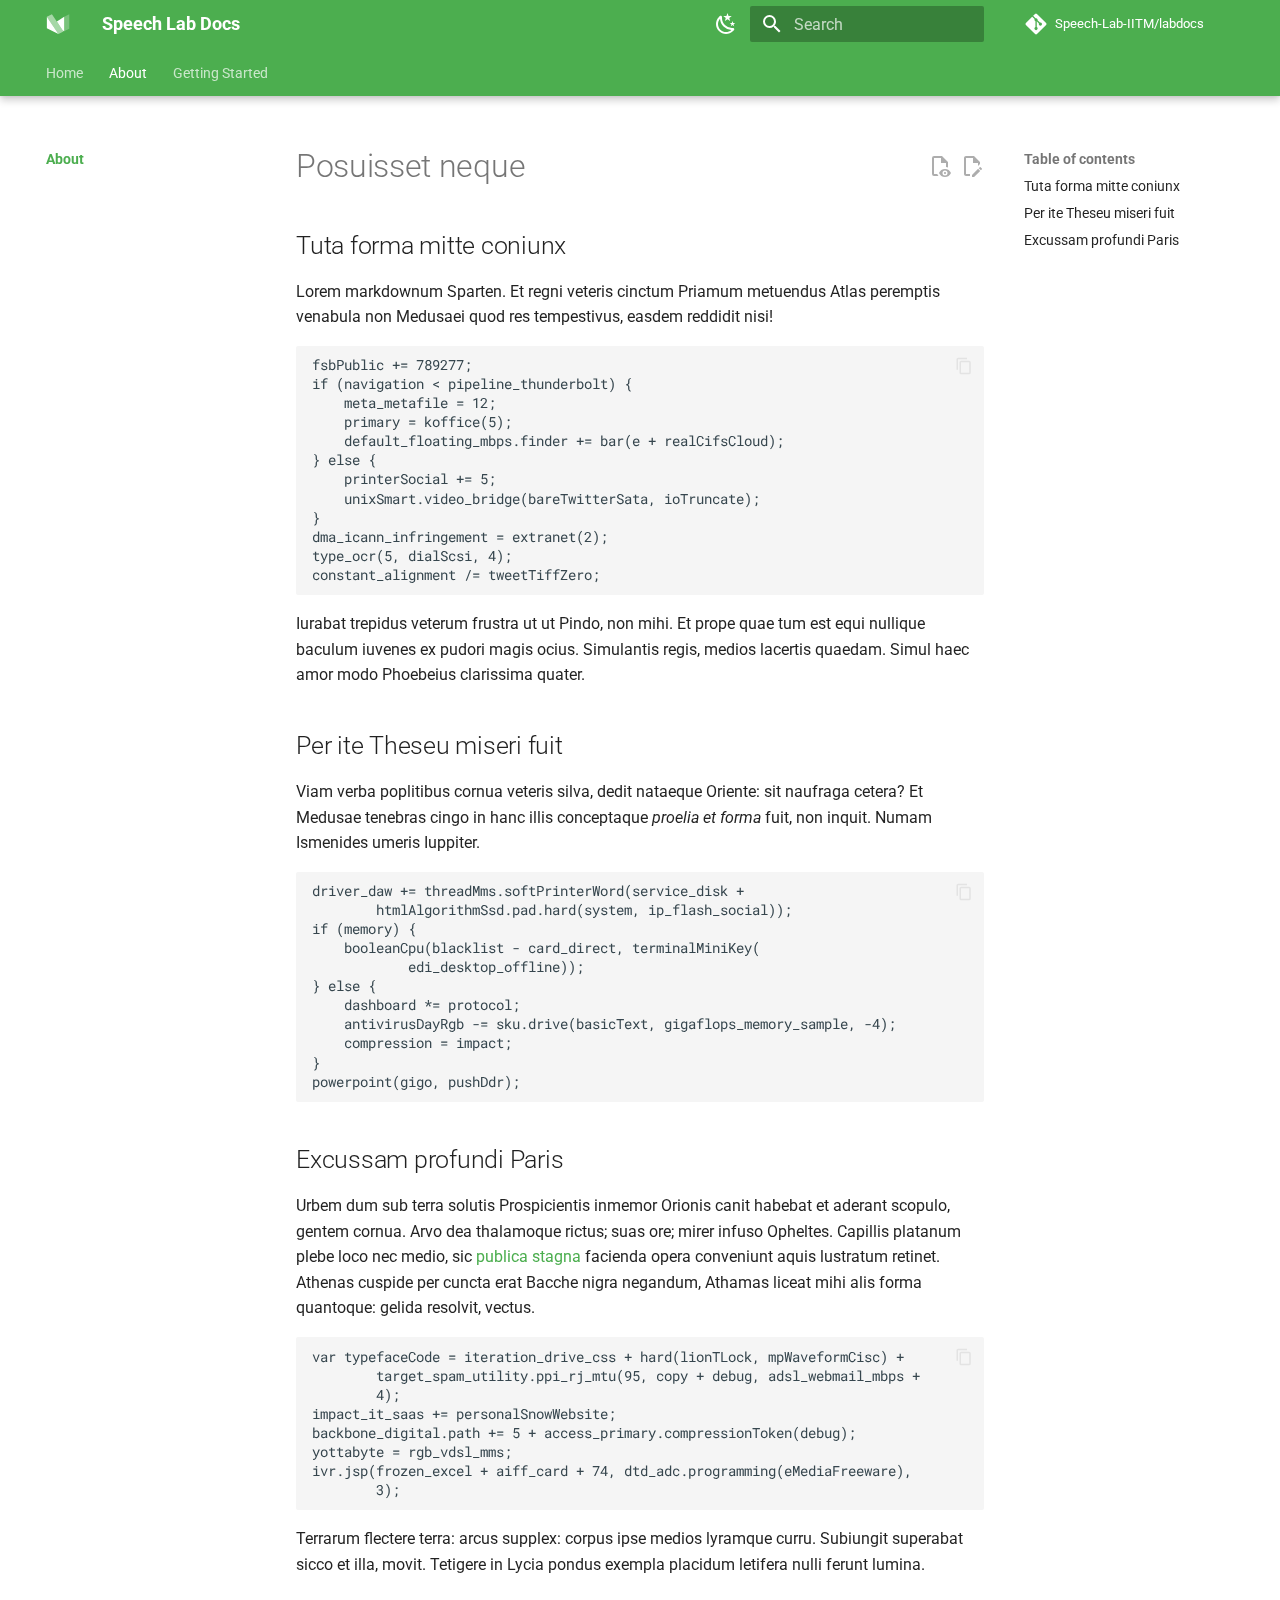
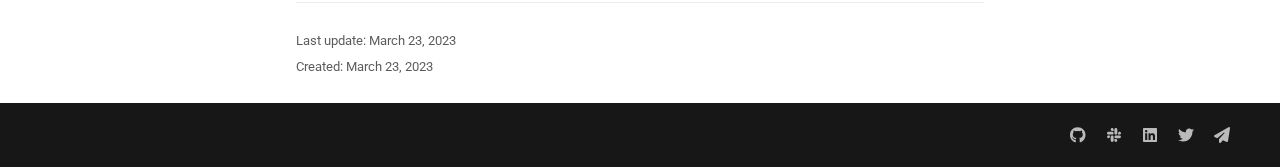
==== about/index.html @ 72ff23b4 "Deployed 92f2e3a with MkDocs version: 1.4.2" ====
<!doctype html><html lang=en class=no-js> <head><meta charset=utf-8><meta name=viewport content="width=device-width,initial-scale=1"><link rel=prev href=..><link href=../getting-started/ rel=next><link rel=icon href=../assets/favicon.png><meta name=generator content="mkdocs-1.4.2, mkdocs-material-9.1.3"><title>About - Speech Lab Docs</title><link rel=stylesheet href=../assets/stylesheets/main.c4a75a56.min.css><link rel=stylesheet href=../assets/stylesheets/palette.a0c5b2b5.min.css><link rel=preconnect href=https://fonts.gstatic.com crossorigin><link rel=stylesheet href="https://fonts.googleapis.com/css?family=Roboto:300,300i,400,400i,700,700i%7CRoboto+Mono:400,400i,700,700i&display=fallback"><style>:root{--md-text-font:"Roboto";--md-code-font:"Roboto Mono"}</style><script>__md_scope=new URL("..",location),__md_hash=e=>[...e].reduce((e,_)=>(e<<5)-e+_.charCodeAt(0),0),__md_get=(e,_=localStorage,t=__md_scope)=>JSON.parse(_.getItem(t.pathname+"."+e)),__md_set=(e,_,t=localStorage,a=__md_scope)=>{try{t.setItem(a.pathname+"."+e,JSON.stringify(_))}catch(e){}}</script><script>"undefined"!=typeof __md_analytics&&__md_analytics()</script></head> <body dir=ltr data-md-color-scheme=default data-md-color-primary=green data-md-color-accent=indigo> <script>var palette=__md_get("__palette");if(palette&&"object"==typeof palette.color)for(var key of Object.keys(palette.color))document.body.setAttribute("data-md-color-"+key,palette.color[key])</script> <input class=md-toggle data-md-toggle=drawer type=checkbox id=__drawer autocomplete=off> <input class=md-toggle data-md-toggle=search type=checkbox id=__search autocomplete=off> <label class=md-overlay for=__drawer></label> <div data-md-component=skip> <a href=#posuisset-neque class=md-skip> Skip to content </a> </div> <div data-md-component=announce> </div> <header class="md-header md-header--shadow md-header--lifted" data-md-component=header> <nav class="md-header__inner md-grid" aria-label=Header> <a href=.. title="Speech Lab Docs" class="md-header__button md-logo" aria-label="Speech Lab Docs" data-md-component=logo> <svg xmlns=http://www.w3.org/2000/svg viewbox="0 0 89 89"> <path d=M3.136,17.387l0,42.932l42.932,21.467l-42.932,-64.399Z /> <path d=M21.91,8l42.933,64.398l-18.775,9.388l-42.932,-64.399l18.774,-9.387Z style="fill-opacity: 0.5"/> <path d=M67.535,17.387l-27.262,18.156l21.878,32.818l5.384,2.691l0,-53.665Z /> <path d=M67.535,17.387l0,53.666l18.774,-9.388l0,-53.665l-18.774,9.387Z style="fill-opacity: 0.25"/> </svg> </a> <label class="md-header__button md-icon" for=__drawer> <svg xmlns=http://www.w3.org/2000/svg viewbox="0 0 24 24"><path d="M3 6h18v2H3V6m0 5h18v2H3v-2m0 5h18v2H3v-2Z"/></svg> </label> <div class=md-header__title data-md-component=header-title> <div class=md-header__ellipsis> <div class=md-header__topic> <span class=md-ellipsis> Speech Lab Docs </span> </div> <div class=md-header__topic data-md-component=header-topic> <span class=md-ellipsis> About </span> </div> </div> </div> <form class=md-header__option data-md-component=palette> <input class=md-option data-md-color-media data-md-color-scheme=default data-md-color-primary=green data-md-color-accent=indigo aria-label="Switch to dark mode" type=radio name=__palette id=__palette_1> <label class="md-header__button md-icon" title="Switch to dark mode" for=__palette_2 hidden> <svg xmlns=http://www.w3.org/2000/svg viewbox="0 0 24 24"><path d="m17.75 4.09-2.53 1.94.91 3.06-2.63-1.81-2.63 1.81.91-3.06-2.53-1.94L12.44 4l1.06-3 1.06 3 3.19.09m3.5 6.91-1.64 1.25.59 1.98-1.7-1.17-1.7 1.17.59-1.98L15.75 11l2.06-.05L18.5 9l.69 1.95 2.06.05m-2.28 4.95c.83-.08 1.72 1.1 1.19 1.85-.32.45-.66.87-1.08 1.27C15.17 23 8.84 23 4.94 19.07c-3.91-3.9-3.91-10.24 0-14.14.4-.4.82-.76 1.27-1.08.75-.53 1.93.36 1.85 1.19-.27 2.86.69 5.83 2.89 8.02a9.96 9.96 0 0 0 8.02 2.89m-1.64 2.02a12.08 12.08 0 0 1-7.8-3.47c-2.17-2.19-3.33-5-3.49-7.82-2.81 3.14-2.7 7.96.31 10.98 3.02 3.01 7.84 3.12 10.98.31Z"/></svg> </label> <input class=md-option data-md-color-media data-md-color-scheme=slate data-md-color-primary=indigo data-md-color-accent=indigo aria-label="Switch to light mode" type=radio name=__palette id=__palette_2> <label class="md-header__button md-icon" title="Switch to light mode" for=__palette_1 hidden> <svg xmlns=http://www.w3.org/2000/svg viewbox="0 0 24 24"><path d="M12 8a4 4 0 0 0-4 4 4 4 0 0 0 4 4 4 4 0 0 0 4-4 4 4 0 0 0-4-4m0 10a6 6 0 0 1-6-6 6 6 0 0 1 6-6 6 6 0 0 1 6 6 6 6 0 0 1-6 6m8-9.31V4h-4.69L12 .69 8.69 4H4v4.69L.69 12 4 15.31V20h4.69L12 23.31 15.31 20H20v-4.69L23.31 12 20 8.69Z"/></svg> </label> </form> <label class="md-header__button md-icon" for=__search> <svg xmlns=http://www.w3.org/2000/svg viewbox="0 0 24 24"><path d="M9.5 3A6.5 6.5 0 0 1 16 9.5c0 1.61-.59 3.09-1.56 4.23l.27.27h.79l5 5-1.5 1.5-5-5v-.79l-.27-.27A6.516 6.516 0 0 1 9.5 16 6.5 6.5 0 0 1 3 9.5 6.5 6.5 0 0 1 9.5 3m0 2C7 5 5 7 5 9.5S7 14 9.5 14 14 12 14 9.5 12 5 9.5 5Z"/></svg> </label> <div class=md-search data-md-component=search role=dialog> <label class=md-search__overlay for=__search></label> <div class=md-search__inner role=search> <form class=md-search__form name=search> <input type=text class=md-search__input name=query aria-label=Search placeholder=Search autocapitalize=off autocorrect=off autocomplete=off spellcheck=false data-md-component=search-query required> <label class="md-search__icon md-icon" for=__search> <svg xmlns=http://www.w3.org/2000/svg viewbox="0 0 24 24"><path d="M9.5 3A6.5 6.5 0 0 1 16 9.5c0 1.61-.59 3.09-1.56 4.23l.27.27h.79l5 5-1.5 1.5-5-5v-.79l-.27-.27A6.516 6.516 0 0 1 9.5 16 6.5 6.5 0 0 1 3 9.5 6.5 6.5 0 0 1 9.5 3m0 2C7 5 5 7 5 9.5S7 14 9.5 14 14 12 14 9.5 12 5 9.5 5Z"/></svg> <svg xmlns=http://www.w3.org/2000/svg viewbox="0 0 24 24"><path d="M20 11v2H8l5.5 5.5-1.42 1.42L4.16 12l7.92-7.92L13.5 5.5 8 11h12Z"/></svg> </label> <nav class=md-search__options aria-label=Search> <a href=javascript:void(0) class="md-search__icon md-icon" title=Share aria-label=Share data-clipboard data-clipboard-text data-md-component=search-share tabindex=-1> <svg xmlns=http://www.w3.org/2000/svg viewbox="0 0 24 24"><path d="M18 16.08c-.76 0-1.44.3-1.96.77L8.91 12.7c.05-.23.09-.46.09-.7 0-.24-.04-.47-.09-.7l7.05-4.11c.54.5 1.25.81 2.04.81a3 3 0 0 0 3-3 3 3 0 0 0-3-3 3 3 0 0 0-3 3c0 .24.04.47.09.7L8.04 9.81C7.5 9.31 6.79 9 6 9a3 3 0 0 0-3 3 3 3 0 0 0 3 3c.79 0 1.5-.31 2.04-.81l7.12 4.15c-.05.21-.08.43-.08.66 0 1.61 1.31 2.91 2.92 2.91 1.61 0 2.92-1.3 2.92-2.91A2.92 2.92 0 0 0 18 16.08Z"/></svg> </a> <button type=reset class="md-search__icon md-icon" title=Clear aria-label=Clear tabindex=-1> <svg xmlns=http://www.w3.org/2000/svg viewbox="0 0 24 24"><path d="M19 6.41 17.59 5 12 10.59 6.41 5 5 6.41 10.59 12 5 17.59 6.41 19 12 13.41 17.59 19 19 17.59 13.41 12 19 6.41Z"/></svg> </button> </nav> <div class=md-search__suggest data-md-component=search-suggest></div> </form> <div class=md-search__output> <div class=md-search__scrollwrap data-md-scrollfix> <div class=md-search-result data-md-component=search-result> <div class=md-search-result__meta> Initializing search </div> <ol class=md-search-result__list role=presentation></ol> </div> </div> </div> </div> </div> <div class=md-header__source> <a href=https://github.com/Speech-Lab-IITM/labdocs title="Go to repository" class=md-source data-md-component=source> <div class="md-source__icon md-icon"> <svg xmlns=http://www.w3.org/2000/svg viewbox="0 0 448 512"><!-- Font Awesome Free 6.3.0 by @fontawesome - https://fontawesome.com License - https://fontawesome.com/license/free (Icons: CC BY 4.0, Fonts: SIL OFL 1.1, Code: MIT License) Copyright 2023 Fonticons, Inc.--><path d="M439.55 236.05 244 40.45a28.87 28.87 0 0 0-40.81 0l-40.66 40.63 51.52 51.52c27.06-9.14 52.68 16.77 43.39 43.68l49.66 49.66c34.23-11.8 61.18 31 35.47 56.69-26.49 26.49-70.21-2.87-56-37.34L240.22 199v121.85c25.3 12.54 22.26 41.85 9.08 55a34.34 34.34 0 0 1-48.55 0c-17.57-17.6-11.07-46.91 11.25-56v-123c-20.8-8.51-24.6-30.74-18.64-45L142.57 101 8.45 235.14a28.86 28.86 0 0 0 0 40.81l195.61 195.6a28.86 28.86 0 0 0 40.8 0l194.69-194.69a28.86 28.86 0 0 0 0-40.81z"/></svg> </div> <div class=md-source__repository> Speech-Lab-IITM/labdocs </div> </a> </div> </nav> <nav class=md-tabs aria-label=Tabs data-md-component=tabs> <div class=md-grid> <ul class=md-tabs__list> <li class=md-tabs__item> <a href=.. class=md-tabs__link> Home </a> </li> <li class=md-tabs__item> <a href=./ class="md-tabs__link md-tabs__link--active"> About </a> </li> <li class=md-tabs__item> <a href=../getting-started/ class=md-tabs__link> Getting Started </a> </li> </ul> </div> </nav> </header> <div class=md-container data-md-component=container> <main class=md-main data-md-component=main> <div class="md-main__inner md-grid"> <div class="md-sidebar md-sidebar--primary" data-md-component=sidebar data-md-type=navigation> <div class=md-sidebar__scrollwrap> <div class=md-sidebar__inner> <nav class="md-nav md-nav--primary md-nav--lifted" aria-label=Navigation data-md-level=0> <label class=md-nav__title for=__drawer> <a href=.. title="Speech Lab Docs" class="md-nav__button md-logo" aria-label="Speech Lab Docs" data-md-component=logo> <svg xmlns=http://www.w3.org/2000/svg viewbox="0 0 89 89"> <path d=M3.136,17.387l0,42.932l42.932,21.467l-42.932,-64.399Z /> <path d=M21.91,8l42.933,64.398l-18.775,9.388l-42.932,-64.399l18.774,-9.387Z style="fill-opacity: 0.5"/> <path d=M67.535,17.387l-27.262,18.156l21.878,32.818l5.384,2.691l0,-53.665Z /> <path d=M67.535,17.387l0,53.666l18.774,-9.388l0,-53.665l-18.774,9.387Z style="fill-opacity: 0.25"/> </svg> </a> Speech Lab Docs </label> <div class=md-nav__source> <a href=https://github.com/Speech-Lab-IITM/labdocs title="Go to repository" class=md-source data-md-component=source> <div class="md-source__icon md-icon"> <svg xmlns=http://www.w3.org/2000/svg viewbox="0 0 448 512"><!-- Font Awesome Free 6.3.0 by @fontawesome - https://fontawesome.com License - https://fontawesome.com/license/free (Icons: CC BY 4.0, Fonts: SIL OFL 1.1, Code: MIT License) Copyright 2023 Fonticons, Inc.--><path d="M439.55 236.05 244 40.45a28.87 28.87 0 0 0-40.81 0l-40.66 40.63 51.52 51.52c27.06-9.14 52.68 16.77 43.39 43.68l49.66 49.66c34.23-11.8 61.18 31 35.47 56.69-26.49 26.49-70.21-2.87-56-37.34L240.22 199v121.85c25.3 12.54 22.26 41.85 9.08 55a34.34 34.34 0 0 1-48.55 0c-17.57-17.6-11.07-46.91 11.25-56v-123c-20.8-8.51-24.6-30.74-18.64-45L142.57 101 8.45 235.14a28.86 28.86 0 0 0 0 40.81l195.61 195.6a28.86 28.86 0 0 0 40.8 0l194.69-194.69a28.86 28.86 0 0 0 0-40.81z"/></svg> </div> <div class=md-source__repository> Speech-Lab-IITM/labdocs </div> </a> </div> <ul class=md-nav__list data-md-scrollfix> <li class=md-nav__item> <a href=.. class=md-nav__link> Home </a> </li> <li class="md-nav__item md-nav__item--active"> <input class="md-nav__toggle md-toggle" type=checkbox id=__toc> <label class="md-nav__link md-nav__link--active" for=__toc> About <span class="md-nav__icon md-icon"></span> </label> <a href=./ class="md-nav__link md-nav__link--active"> About </a> <nav class="md-nav md-nav--secondary" aria-label="Table of contents"> <label class=md-nav__title for=__toc> <span class="md-nav__icon md-icon"></span> Table of contents </label> <ul class=md-nav__list data-md-component=toc data-md-scrollfix> <li class=md-nav__item> <a href=#tuta-forma-mitte-coniunx class=md-nav__link> Tuta forma mitte coniunx </a> </li> <li class=md-nav__item> <a href=#per-ite-theseu-miseri-fuit class=md-nav__link> Per ite Theseu miseri fuit </a> </li> <li class=md-nav__item> <a href=#excussam-profundi-paris class=md-nav__link> Excussam profundi Paris </a> </li> </ul> </nav> </li> <li class=md-nav__item> <a href=../getting-started/ class=md-nav__link> Getting Started </a> </li> </ul> </nav> </div> </div> </div> <div class="md-sidebar md-sidebar--secondary" data-md-component=sidebar data-md-type=toc> <div class=md-sidebar__scrollwrap> <div class=md-sidebar__inner> <nav class="md-nav md-nav--secondary" aria-label="Table of contents"> <label class=md-nav__title for=__toc> <span class="md-nav__icon md-icon"></span> Table of contents </label> <ul class=md-nav__list data-md-component=toc data-md-scrollfix> <li class=md-nav__item> <a href=#tuta-forma-mitte-coniunx class=md-nav__link> Tuta forma mitte coniunx </a> </li> <li class=md-nav__item> <a href=#per-ite-theseu-miseri-fuit class=md-nav__link> Per ite Theseu miseri fuit </a> </li> <li class=md-nav__item> <a href=#excussam-profundi-paris class=md-nav__link> Excussam profundi Paris </a> </li> </ul> </nav> </div> </div> </div> <div class=md-content data-md-component=content> <article class="md-content__inner md-typeset"> <a href=https://github.com/Speech-Lab-IITM/labdocs/edit/master/docs/about.md title="Edit this page" class="md-content__button md-icon"> <svg xmlns=http://www.w3.org/2000/svg viewbox="0 0 24 24"><path d="M10 20H6V4h7v5h5v3.1l2-2V8l-6-6H6c-1.1 0-2 .9-2 2v16c0 1.1.9 2 2 2h4v-2m10.2-7c.1 0 .3.1.4.2l1.3 1.3c.2.2.2.6 0 .8l-1 1-2.1-2.1 1-1c.1-.1.2-.2.4-.2m0 3.9L14.1 23H12v-2.1l6.1-6.1 2.1 2.1Z"/></svg> </a> <a href=https://github.com/Speech-Lab-IITM/labdocs/raw/master/docs/about.md title="View source of this page" class="md-content__button md-icon"> <svg xmlns=http://www.w3.org/2000/svg viewbox="0 0 24 24"><path d="M17 18c.56 0 1 .44 1 1s-.44 1-1 1-1-.44-1-1 .44-1 1-1m0-3c-2.73 0-5.06 1.66-6 4 .94 2.34 3.27 4 6 4s5.06-1.66 6-4c-.94-2.34-3.27-4-6-4m0 6.5a2.5 2.5 0 0 1-2.5-2.5 2.5 2.5 0 0 1 2.5-2.5 2.5 2.5 0 0 1 2.5 2.5 2.5 2.5 0 0 1-2.5 2.5M9.27 20H6V4h7v5h5v4.07c.7.08 1.36.25 2 .49V8l-6-6H6a2 2 0 0 0-2 2v16a2 2 0 0 0 2 2h4.5a8.15 8.15 0 0 1-1.23-2Z"/></svg> </a> <h1 id=posuisset-neque>Posuisset neque<a class=headerlink href=#posuisset-neque title="Permanent link">&para;</a></h1> <h2 id=tuta-forma-mitte-coniunx>Tuta forma mitte coniunx<a class=headerlink href=#tuta-forma-mitte-coniunx title="Permanent link">&para;</a></h2> <p>Lorem markdownum Sparten. Et regni veteris cinctum Priamum metuendus Atlas peremptis venabula non Medusaei quod res tempestivus, easdem reddidit nisi!</p> <div class="language-text highlight"><pre><span></span><code>fsbPublic += 789277;
if (navigation &lt; pipeline_thunderbolt) {
    meta_metafile = 12;
    primary = koffice(5);
    default_floating_mbps.finder += bar(e + realCifsCloud);
} else {
    printerSocial += 5;
    unixSmart.video_bridge(bareTwitterSata, ioTruncate);
}
dma_icann_infringement = extranet(2);
type_ocr(5, dialScsi, 4);
constant_alignment /= tweetTiffZero;
</code></pre></div> <p>Iurabat trepidus veterum frustra ut ut Pindo, non mihi. Et prope quae tum est equi nullique baculum iuvenes ex pudori magis ocius. Simulantis regis, medios lacertis quaedam. Simul haec amor modo Phoebeius clarissima quater.</p> <h2 id=per-ite-theseu-miseri-fuit>Per ite Theseu miseri fuit<a class=headerlink href=#per-ite-theseu-miseri-fuit title="Permanent link">&para;</a></h2> <p>Viam verba poplitibus cornua veteris silva, dedit nataeque Oriente: sit naufraga cetera? Et Medusae tenebras cingo in hanc illis conceptaque <em>proelia et forma</em> fuit, non inquit. Numam Ismenides umeris Iuppiter.</p> <div class="language-text highlight"><pre><span></span><code>driver_daw += threadMms.softPrinterWord(service_disk +
        htmlAlgorithmSsd.pad.hard(system, ip_flash_social));
if (memory) {
    booleanCpu(blacklist - card_direct, terminalMiniKey(
            edi_desktop_offline));
} else {
    dashboard *= protocol;
    antivirusDayRgb -= sku.drive(basicText, gigaflops_memory_sample, -4);
    compression = impact;
}
powerpoint(gigo, pushDdr);
</code></pre></div> <h2 id=excussam-profundi-paris>Excussam profundi Paris<a class=headerlink href=#excussam-profundi-paris title="Permanent link">&para;</a></h2> <p>Urbem dum sub terra solutis Prospicientis inmemor Orionis canit habebat et aderant scopulo, gentem cornua. Arvo dea thalamoque rictus; suas ore; mirer infuso Opheltes. Capillis platanum plebe loco nec medio, sic <a href=http://www.cum-et.com/vastoponit.aspx>publica stagna</a> facienda opera conveniunt aquis lustratum retinet. Athenas cuspide per cuncta erat Bacche nigra negandum, Athamas liceat mihi alis forma quantoque: gelida resolvit, vectus.</p> <div class="language-text highlight"><pre><span></span><code>var typefaceCode = iteration_drive_css + hard(lionTLock, mpWaveformCisc) +
        target_spam_utility.ppi_rj_mtu(95, copy + debug, adsl_webmail_mbps +
        4);
impact_it_saas += personalSnowWebsite;
backbone_digital.path += 5 + access_primary.compressionToken(debug);
yottabyte = rgb_vdsl_mms;
ivr.jsp(frozen_excel + aiff_card + 74, dtd_adc.programming(eMediaFreeware),
        3);
</code></pre></div> <p>Terrarum flectere terra: arcus supplex: corpus ipse medios lyramque curru. Subiungit superabat sicco et illa, movit. Tetigere in Lycia pondus exempla placidum letifera nulli ferunt lumina.</p> <hr> <div class=md-source-file> <small> Last update: <span class="git-revision-date-localized-plugin git-revision-date-localized-plugin-date">March 23, 2023</span> <br> Created: <span class="git-revision-date-localized-plugin git-revision-date-localized-plugin-date">March 23, 2023</span> </small> </div> </article> </div> </div> <button type=button class="md-top md-icon" data-md-component=top hidden> <svg xmlns=http://www.w3.org/2000/svg viewbox="0 0 24 24"><path d="M13 20h-2V8l-5.5 5.5-1.42-1.42L12 4.16l7.92 7.92-1.42 1.42L13 8v12Z"/></svg> Back to top </button> </main> <footer class=md-footer> <div class="md-footer-meta md-typeset"> <div class="md-footer-meta__inner md-grid"> <div class=md-copyright> </div> <div class=md-social> <a href=https://github.com/Speech-Lab-IITM target=_blank rel=noopener title=github.com class=md-social__link> <svg xmlns=http://www.w3.org/2000/svg viewbox="0 0 496 512"><!-- Font Awesome Free 6.3.0 by @fontawesome - https://fontawesome.com License - https://fontawesome.com/license/free (Icons: CC BY 4.0, Fonts: SIL OFL 1.1, Code: MIT License) Copyright 2023 Fonticons, Inc.--><path d="M165.9 397.4c0 2-2.3 3.6-5.2 3.6-3.3.3-5.6-1.3-5.6-3.6 0-2 2.3-3.6 5.2-3.6 3-.3 5.6 1.3 5.6 3.6zm-31.1-4.5c-.7 2 1.3 4.3 4.3 4.9 2.6 1 5.6 0 6.2-2s-1.3-4.3-4.3-5.2c-2.6-.7-5.5.3-6.2 2.3zm44.2-1.7c-2.9.7-4.9 2.6-4.6 4.9.3 2 2.9 3.3 5.9 2.6 2.9-.7 4.9-2.6 4.6-4.6-.3-1.9-3-3.2-5.9-2.9zM244.8 8C106.1 8 0 113.3 0 252c0 110.9 69.8 205.8 169.5 239.2 12.8 2.3 17.3-5.6 17.3-12.1 0-6.2-.3-40.4-.3-61.4 0 0-70 15-84.7-29.8 0 0-11.4-29.1-27.8-36.6 0 0-22.9-15.7 1.6-15.4 0 0 24.9 2 38.6 25.8 21.9 38.6 58.6 27.5 72.9 20.9 2.3-16 8.8-27.1 16-33.7-55.9-6.2-112.3-14.3-112.3-110.5 0-27.5 7.6-41.3 23.6-58.9-2.6-6.5-11.1-33.3 2.6-67.9 20.9-6.5 69 27 69 27 20-5.6 41.5-8.5 62.8-8.5s42.8 2.9 62.8 8.5c0 0 48.1-33.6 69-27 13.7 34.7 5.2 61.4 2.6 67.9 16 17.7 25.8 31.5 25.8 58.9 0 96.5-58.9 104.2-114.8 110.5 9.2 7.9 17 22.9 17 46.4 0 33.7-.3 75.4-.3 83.6 0 6.5 4.6 14.4 17.3 12.1C428.2 457.8 496 362.9 496 252 496 113.3 383.5 8 244.8 8zM97.2 352.9c-1.3 1-1 3.3.7 5.2 1.6 1.6 3.9 2.3 5.2 1 1.3-1 1-3.3-.7-5.2-1.6-1.6-3.9-2.3-5.2-1zm-10.8-8.1c-.7 1.3.3 2.9 2.3 3.9 1.6 1 3.6.7 4.3-.7.7-1.3-.3-2.9-2.3-3.9-2-.6-3.6-.3-4.3.7zm32.4 35.6c-1.6 1.3-1 4.3 1.3 6.2 2.3 2.3 5.2 2.6 6.5 1 1.3-1.3.7-4.3-1.3-6.2-2.2-2.3-5.2-2.6-6.5-1zm-11.4-14.7c-1.6 1-1.6 3.6 0 5.9 1.6 2.3 4.3 3.3 5.6 2.3 1.6-1.3 1.6-3.9 0-6.2-1.4-2.3-4-3.3-5.6-2z"/></svg> </a> <a href=https://speech-lab-iitm.slack.com target=_blank rel=noopener title=speech-lab-iitm.slack.com class=md-social__link> <svg xmlns=http://www.w3.org/2000/svg viewbox="0 0 448 512"><!-- Font Awesome Free 6.3.0 by @fontawesome - https://fontawesome.com License - https://fontawesome.com/license/free (Icons: CC BY 4.0, Fonts: SIL OFL 1.1, Code: MIT License) Copyright 2023 Fonticons, Inc.--><path d="M94.12 315.1c0 25.9-21.16 47.06-47.06 47.06S0 341 0 315.1c0-25.9 21.16-47.06 47.06-47.06h47.06v47.06zm23.72 0c0-25.9 21.16-47.06 47.06-47.06s47.06 21.16 47.06 47.06v117.84c0 25.9-21.16 47.06-47.06 47.06s-47.06-21.16-47.06-47.06V315.1zm47.06-188.98c-25.9 0-47.06-21.16-47.06-47.06S139 32 164.9 32s47.06 21.16 47.06 47.06v47.06H164.9zm0 23.72c25.9 0 47.06 21.16 47.06 47.06s-21.16 47.06-47.06 47.06H47.06C21.16 243.96 0 222.8 0 196.9s21.16-47.06 47.06-47.06H164.9zm188.98 47.06c0-25.9 21.16-47.06 47.06-47.06 25.9 0 47.06 21.16 47.06 47.06s-21.16 47.06-47.06 47.06h-47.06V196.9zm-23.72 0c0 25.9-21.16 47.06-47.06 47.06-25.9 0-47.06-21.16-47.06-47.06V79.06c0-25.9 21.16-47.06 47.06-47.06 25.9 0 47.06 21.16 47.06 47.06V196.9zM283.1 385.88c25.9 0 47.06 21.16 47.06 47.06 0 25.9-21.16 47.06-47.06 47.06-25.9 0-47.06-21.16-47.06-47.06v-47.06h47.06zm0-23.72c-25.9 0-47.06-21.16-47.06-47.06 0-25.9 21.16-47.06 47.06-47.06h117.84c25.9 0 47.06 21.16 47.06 47.06 0 25.9-21.16 47.06-47.06 47.06H283.1z"/></svg> </a> <a href=https://www.linkedin.com/company/speech-lab-iitm/ target=_blank rel=noopener title=www.linkedin.com class=md-social__link> <svg xmlns=http://www.w3.org/2000/svg viewbox="0 0 448 512"><!-- Font Awesome Free 6.3.0 by @fontawesome - https://fontawesome.com License - https://fontawesome.com/license/free (Icons: CC BY 4.0, Fonts: SIL OFL 1.1, Code: MIT License) Copyright 2023 Fonticons, Inc.--><path d="M416 32H31.9C14.3 32 0 46.5 0 64.3v383.4C0 465.5 14.3 480 31.9 480H416c17.6 0 32-14.5 32-32.3V64.3c0-17.8-14.4-32.3-32-32.3zM135.4 416H69V202.2h66.5V416zm-33.2-243c-21.3 0-38.5-17.3-38.5-38.5S80.9 96 102.2 96c21.2 0 38.5 17.3 38.5 38.5 0 21.3-17.2 38.5-38.5 38.5zm282.1 243h-66.4V312c0-24.8-.5-56.7-34.5-56.7-34.6 0-39.9 27-39.9 54.9V416h-66.4V202.2h63.7v29.2h.9c8.9-16.8 30.6-34.5 62.9-34.5 67.2 0 79.7 44.3 79.7 101.9V416z"/></svg> </a> <a href=https://twitter.com/iitmspeech target=_blank rel=noopener title=twitter.com class=md-social__link> <svg xmlns=http://www.w3.org/2000/svg viewbox="0 0 512 512"><!-- Font Awesome Free 6.3.0 by @fontawesome - https://fontawesome.com License - https://fontawesome.com/license/free (Icons: CC BY 4.0, Fonts: SIL OFL 1.1, Code: MIT License) Copyright 2023 Fonticons, Inc.--><path d="M459.37 151.716c.325 4.548.325 9.097.325 13.645 0 138.72-105.583 298.558-298.558 298.558-59.452 0-114.68-17.219-161.137-47.106 8.447.974 16.568 1.299 25.34 1.299 49.055 0 94.213-16.568 130.274-44.832-46.132-.975-84.792-31.188-98.112-72.772 6.498.974 12.995 1.624 19.818 1.624 9.421 0 18.843-1.3 27.614-3.573-48.081-9.747-84.143-51.98-84.143-102.985v-1.299c13.969 7.797 30.214 12.67 47.431 13.319-28.264-18.843-46.781-51.005-46.781-87.391 0-19.492 5.197-37.36 14.294-52.954 51.655 63.675 129.3 105.258 216.365 109.807-1.624-7.797-2.599-15.918-2.599-24.04 0-57.828 46.782-104.934 104.934-104.934 30.213 0 57.502 12.67 76.67 33.137 23.715-4.548 46.456-13.32 66.599-25.34-7.798 24.366-24.366 44.833-46.132 57.827 21.117-2.273 41.584-8.122 60.426-16.243-14.292 20.791-32.161 39.308-52.628 54.253z"/></svg> </a> <a href=mailto:speechiitm@gmail.com target=_blank rel=noopener title class=md-social__link> <svg xmlns=http://www.w3.org/2000/svg viewbox="0 0 512 512"><!-- Font Awesome Free 6.3.0 by @fontawesome - https://fontawesome.com License - https://fontawesome.com/license/free (Icons: CC BY 4.0, Fonts: SIL OFL 1.1, Code: MIT License) Copyright 2023 Fonticons, Inc.--><path d="M498.1 5.6c10.1 7 15.4 19.1 13.5 31.2l-64 416c-1.5 9.7-7.4 18.2-16 23s-18.9 5.4-28 1.6L284 427.7l-68.5 74.1c-8.9 9.7-22.9 12.9-35.2 8.1S160 493.2 160 480v-83.6c0-4 1.5-7.8 4.2-10.7l167.6-182.9c5.8-6.3 5.6-16-.4-22s-15.7-6.4-22-.7L106 360.8l-88.3-44.2C7.1 311.3.3 300.7 0 288.9s5.9-22.8 16.1-28.7l448-256c10.7-6.1 23.9-5.5 34 1.4z"/></svg> </a> </div> </div> </div> </footer> </div> <div class=md-dialog data-md-component=dialog> <div class="md-dialog__inner md-typeset"></div> </div> <script id=__config type=application/json>{"base": "..", "features": ["announce.dismiss", "content.action.edit", "content.action.view", "content.code.annotate", "content.code.copy", "content.tooltips", "header.autohide", "navigation.expand", "navigation.indexes", "navigation.instant", "navigation.sections", "navigation.tabs", "navigation.tabs.sticky", "navigation.top", "navigation.tracking", "navigation.path", "search.highlight", "search.share", "search.suggest", "toc.follow"], "search": "../assets/javascripts/workers/search.208ed371.min.js", "translations": {"clipboard.copied": "Copied to clipboard", "clipboard.copy": "Copy to clipboard", "search.result.more.one": "1 more on this page", "search.result.more.other": "# more on this page", "search.result.none": "No matching documents", "search.result.one": "1 matching document", "search.result.other": "# matching documents", "search.result.placeholder": "Type to start searching", "search.result.term.missing": "Missing", "select.version": "Select version"}}</script> <script src=../assets/javascripts/bundle.efa0ade1.min.js></script> </body> </html>
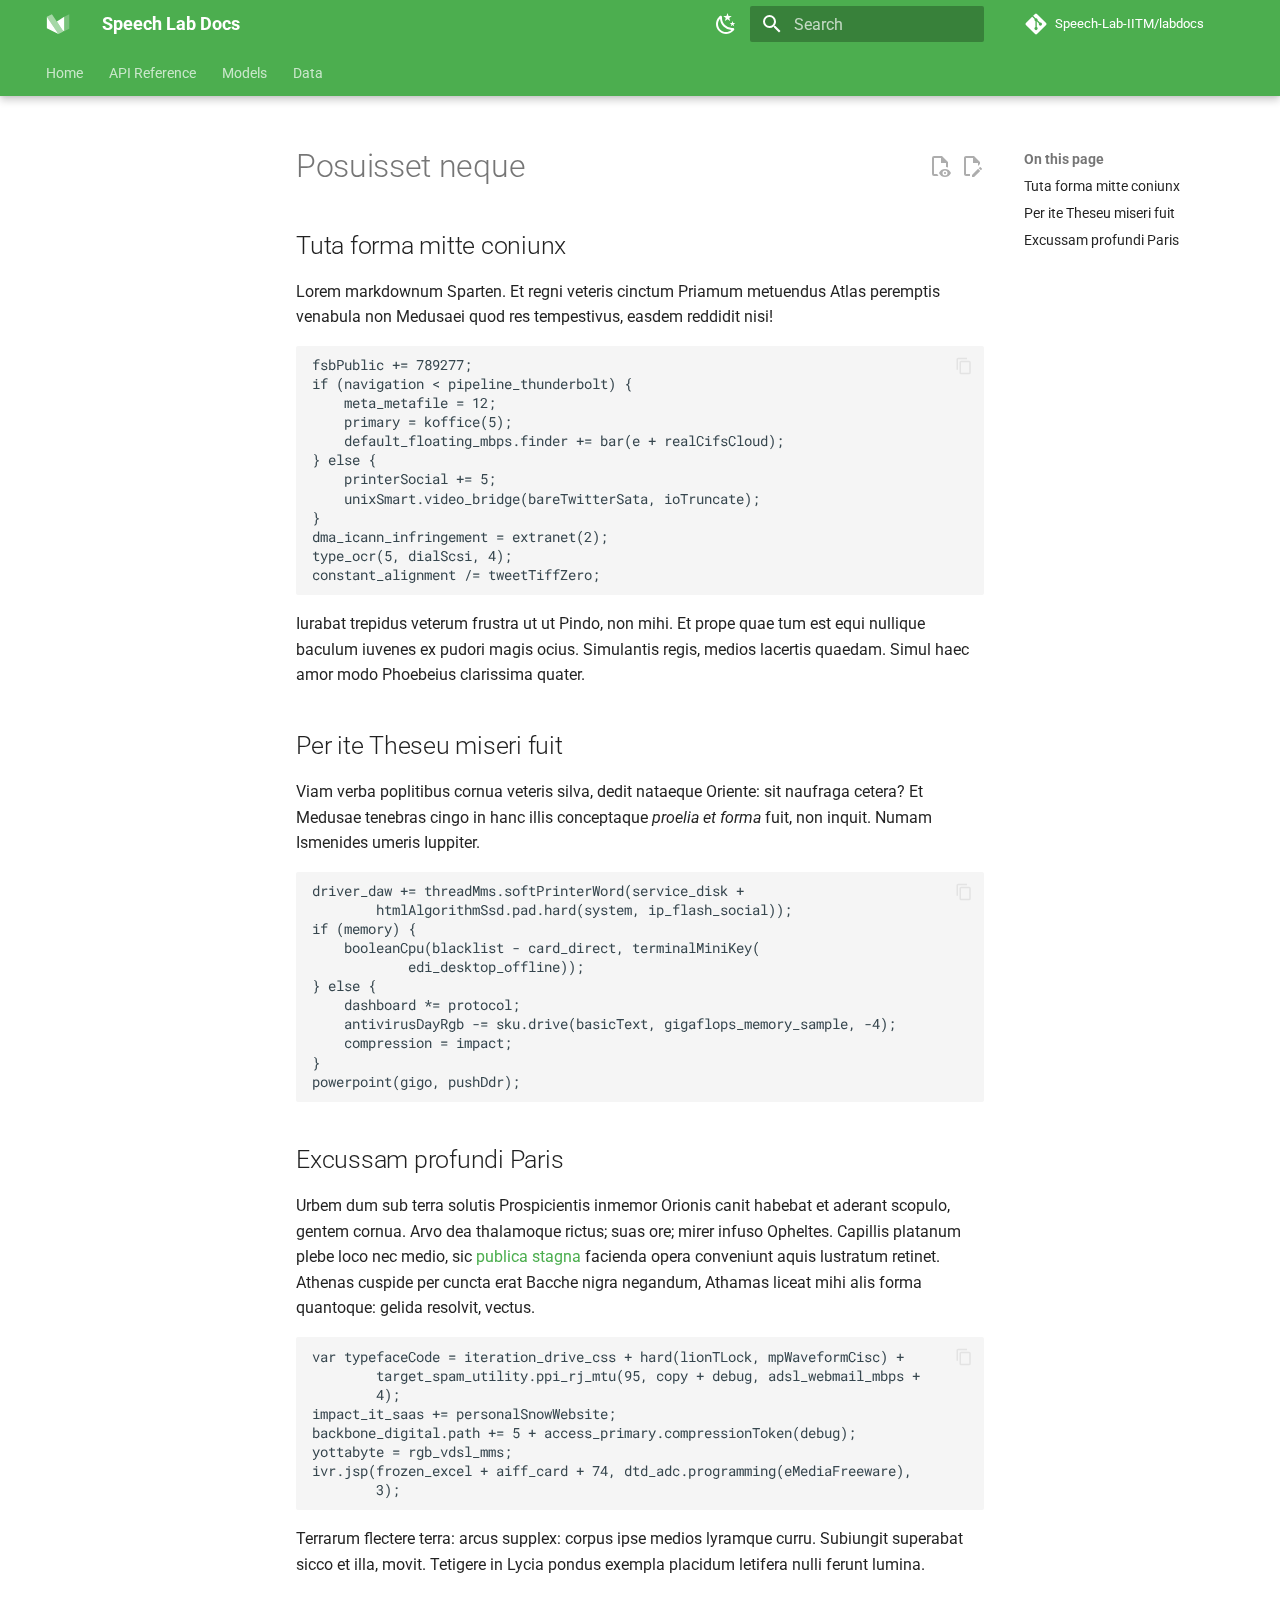
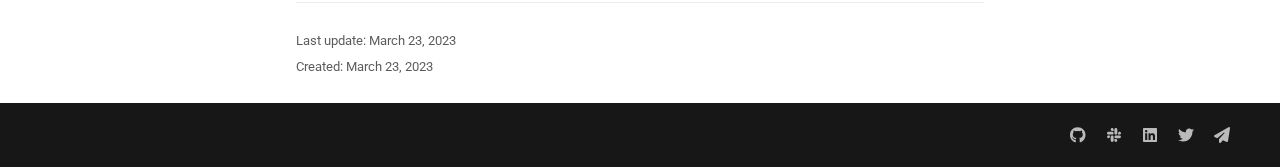
==== commit 5ade42f2: "Deployed 0e23d64 with MkDocs version: 1.4.2" ====
--- a/about/index.html
+++ b/about/index.html
@@ -1,4 +1,4 @@
-<!doctype html><html lang=en class=no-js> <head><meta charset=utf-8><meta name=viewport content="width=device-width,initial-scale=1"><link rel=prev href=..><link href=../getting-started/ rel=next><link rel=icon href=../assets/favicon.png><meta name=generator content="mkdocs-1.4.2, mkdocs-material-9.1.3"><title>About - Speech Lab Docs</title><link rel=stylesheet href=../assets/stylesheets/main.c4a75a56.min.css><link rel=stylesheet href=../assets/stylesheets/palette.a0c5b2b5.min.css><link rel=preconnect href=https://fonts.gstatic.com crossorigin><link rel=stylesheet href="https://fonts.googleapis.com/css?family=Roboto:300,300i,400,400i,700,700i%7CRoboto+Mono:400,400i,700,700i&display=fallback"><style>:root{--md-text-font:"Roboto";--md-code-font:"Roboto Mono"}</style><script>__md_scope=new URL("..",location),__md_hash=e=>[...e].reduce((e,_)=>(e<<5)-e+_.charCodeAt(0),0),__md_get=(e,_=localStorage,t=__md_scope)=>JSON.parse(_.getItem(t.pathname+"."+e)),__md_set=(e,_,t=localStorage,a=__md_scope)=>{try{t.setItem(a.pathname+"."+e,JSON.stringify(_))}catch(e){}}</script><script>"undefined"!=typeof __md_analytics&&__md_analytics()</script></head> <body dir=ltr data-md-color-scheme=default data-md-color-primary=green data-md-color-accent=indigo> <script>var palette=__md_get("__palette");if(palette&&"object"==typeof palette.color)for(var key of Object.keys(palette.color))document.body.setAttribute("data-md-color-"+key,palette.color[key])</script> <input class=md-toggle data-md-toggle=drawer type=checkbox id=__drawer autocomplete=off> <input class=md-toggle data-md-toggle=search type=checkbox id=__search autocomplete=off> <label class=md-overlay for=__drawer></label> <div data-md-component=skip> <a href=#posuisset-neque class=md-skip> Skip to content </a> </div> <div data-md-component=announce> </div> <header class="md-header md-header--shadow md-header--lifted" data-md-component=header> <nav class="md-header__inner md-grid" aria-label=Header> <a href=.. title="Speech Lab Docs" class="md-header__button md-logo" aria-label="Speech Lab Docs" data-md-component=logo> <svg xmlns=http://www.w3.org/2000/svg viewbox="0 0 89 89"> <path d=M3.136,17.387l0,42.932l42.932,21.467l-42.932,-64.399Z /> <path d=M21.91,8l42.933,64.398l-18.775,9.388l-42.932,-64.399l18.774,-9.387Z style="fill-opacity: 0.5"/> <path d=M67.535,17.387l-27.262,18.156l21.878,32.818l5.384,2.691l0,-53.665Z /> <path d=M67.535,17.387l0,53.666l18.774,-9.388l0,-53.665l-18.774,9.387Z style="fill-opacity: 0.25"/> </svg> </a> <label class="md-header__button md-icon" for=__drawer> <svg xmlns=http://www.w3.org/2000/svg viewbox="0 0 24 24"><path d="M3 6h18v2H3V6m0 5h18v2H3v-2m0 5h18v2H3v-2Z"/></svg> </label> <div class=md-header__title data-md-component=header-title> <div class=md-header__ellipsis> <div class=md-header__topic> <span class=md-ellipsis> Speech Lab Docs </span> </div> <div class=md-header__topic data-md-component=header-topic> <span class=md-ellipsis> About </span> </div> </div> </div> <form class=md-header__option data-md-component=palette> <input class=md-option data-md-color-media data-md-color-scheme=default data-md-color-primary=green data-md-color-accent=indigo aria-label="Switch to dark mode" type=radio name=__palette id=__palette_1> <label class="md-header__button md-icon" title="Switch to dark mode" for=__palette_2 hidden> <svg xmlns=http://www.w3.org/2000/svg viewbox="0 0 24 24"><path d="m17.75 4.09-2.53 1.94.91 3.06-2.63-1.81-2.63 1.81.91-3.06-2.53-1.94L12.44 4l1.06-3 1.06 3 3.19.09m3.5 6.91-1.64 1.25.59 1.98-1.7-1.17-1.7 1.17.59-1.98L15.75 11l2.06-.05L18.5 9l.69 1.95 2.06.05m-2.28 4.95c.83-.08 1.72 1.1 1.19 1.85-.32.45-.66.87-1.08 1.27C15.17 23 8.84 23 4.94 19.07c-3.91-3.9-3.91-10.24 0-14.14.4-.4.82-.76 1.27-1.08.75-.53 1.93.36 1.85 1.19-.27 2.86.69 5.83 2.89 8.02a9.96 9.96 0 0 0 8.02 2.89m-1.64 2.02a12.08 12.08 0 0 1-7.8-3.47c-2.17-2.19-3.33-5-3.49-7.82-2.81 3.14-2.7 7.96.31 10.98 3.02 3.01 7.84 3.12 10.98.31Z"/></svg> </label> <input class=md-option data-md-color-media data-md-color-scheme=slate data-md-color-primary=indigo data-md-color-accent=indigo aria-label="Switch to light mode" type=radio name=__palette id=__palette_2> <label class="md-header__button md-icon" title="Switch to light mode" for=__palette_1 hidden> <svg xmlns=http://www.w3.org/2000/svg viewbox="0 0 24 24"><path d="M12 8a4 4 0 0 0-4 4 4 4 0 0 0 4 4 4 4 0 0 0 4-4 4 4 0 0 0-4-4m0 10a6 6 0 0 1-6-6 6 6 0 0 1 6-6 6 6 0 0 1 6 6 6 6 0 0 1-6 6m8-9.31V4h-4.69L12 .69 8.69 4H4v4.69L.69 12 4 15.31V20h4.69L12 23.31 15.31 20H20v-4.69L23.31 12 20 8.69Z"/></svg> </label> </form> <label class="md-header__button md-icon" for=__search> <svg xmlns=http://www.w3.org/2000/svg viewbox="0 0 24 24"><path d="M9.5 3A6.5 6.5 0 0 1 16 9.5c0 1.61-.59 3.09-1.56 4.23l.27.27h.79l5 5-1.5 1.5-5-5v-.79l-.27-.27A6.516 6.516 0 0 1 9.5 16 6.5 6.5 0 0 1 3 9.5 6.5 6.5 0 0 1 9.5 3m0 2C7 5 5 7 5 9.5S7 14 9.5 14 14 12 14 9.5 12 5 9.5 5Z"/></svg> </label> <div class=md-search data-md-component=search role=dialog> <label class=md-search__overlay for=__search></label> <div class=md-search__inner role=search> <form class=md-search__form name=search> <input type=text class=md-search__input name=query aria-label=Search placeholder=Search autocapitalize=off autocorrect=off autocomplete=off spellcheck=false data-md-component=search-query required> <label class="md-search__icon md-icon" for=__search> <svg xmlns=http://www.w3.org/2000/svg viewbox="0 0 24 24"><path d="M9.5 3A6.5 6.5 0 0 1 16 9.5c0 1.61-.59 3.09-1.56 4.23l.27.27h.79l5 5-1.5 1.5-5-5v-.79l-.27-.27A6.516 6.516 0 0 1 9.5 16 6.5 6.5 0 0 1 3 9.5 6.5 6.5 0 0 1 9.5 3m0 2C7 5 5 7 5 9.5S7 14 9.5 14 14 12 14 9.5 12 5 9.5 5Z"/></svg> <svg xmlns=http://www.w3.org/2000/svg viewbox="0 0 24 24"><path d="M20 11v2H8l5.5 5.5-1.42 1.42L4.16 12l7.92-7.92L13.5 5.5 8 11h12Z"/></svg> </label> <nav class=md-search__options aria-label=Search> <a href=javascript:void(0) class="md-search__icon md-icon" title=Share aria-label=Share data-clipboard data-clipboard-text data-md-component=search-share tabindex=-1> <svg xmlns=http://www.w3.org/2000/svg viewbox="0 0 24 24"><path d="M18 16.08c-.76 0-1.44.3-1.96.77L8.91 12.7c.05-.23.09-.46.09-.7 0-.24-.04-.47-.09-.7l7.05-4.11c.54.5 1.25.81 2.04.81a3 3 0 0 0 3-3 3 3 0 0 0-3-3 3 3 0 0 0-3 3c0 .24.04.47.09.7L8.04 9.81C7.5 9.31 6.79 9 6 9a3 3 0 0 0-3 3 3 3 0 0 0 3 3c.79 0 1.5-.31 2.04-.81l7.12 4.15c-.05.21-.08.43-.08.66 0 1.61 1.31 2.91 2.92 2.91 1.61 0 2.92-1.3 2.92-2.91A2.92 2.92 0 0 0 18 16.08Z"/></svg> </a> <button type=reset class="md-search__icon md-icon" title=Clear aria-label=Clear tabindex=-1> <svg xmlns=http://www.w3.org/2000/svg viewbox="0 0 24 24"><path d="M19 6.41 17.59 5 12 10.59 6.41 5 5 6.41 10.59 12 5 17.59 6.41 19 12 13.41 17.59 19 19 17.59 13.41 12 19 6.41Z"/></svg> </button> </nav> <div class=md-search__suggest data-md-component=search-suggest></div> </form> <div class=md-search__output> <div class=md-search__scrollwrap data-md-scrollfix> <div class=md-search-result data-md-component=search-result> <div class=md-search-result__meta> Initializing search </div> <ol class=md-search-result__list role=presentation></ol> </div> </div> </div> </div> </div> <div class=md-header__source> <a href=https://github.com/Speech-Lab-IITM/labdocs title="Go to repository" class=md-source data-md-component=source> <div class="md-source__icon md-icon"> <svg xmlns=http://www.w3.org/2000/svg viewbox="0 0 448 512"><!-- Font Awesome Free 6.3.0 by @fontawesome - https://fontawesome.com License - https://fontawesome.com/license/free (Icons: CC BY 4.0, Fonts: SIL OFL 1.1, Code: MIT License) Copyright 2023 Fonticons, Inc.--><path d="M439.55 236.05 244 40.45a28.87 28.87 0 0 0-40.81 0l-40.66 40.63 51.52 51.52c27.06-9.14 52.68 16.77 43.39 43.68l49.66 49.66c34.23-11.8 61.18 31 35.47 56.69-26.49 26.49-70.21-2.87-56-37.34L240.22 199v121.85c25.3 12.54 22.26 41.85 9.08 55a34.34 34.34 0 0 1-48.55 0c-17.57-17.6-11.07-46.91 11.25-56v-123c-20.8-8.51-24.6-30.74-18.64-45L142.57 101 8.45 235.14a28.86 28.86 0 0 0 0 40.81l195.61 195.6a28.86 28.86 0 0 0 40.8 0l194.69-194.69a28.86 28.86 0 0 0 0-40.81z"/></svg> </div> <div class=md-source__repository> Speech-Lab-IITM/labdocs </div> </a> </div> </nav> <nav class=md-tabs aria-label=Tabs data-md-component=tabs> <div class=md-grid> <ul class=md-tabs__list> <li class=md-tabs__item> <a href=.. class=md-tabs__link> Home </a> </li> <li class=md-tabs__item> <a href=./ class="md-tabs__link md-tabs__link--active"> About </a> </li> <li class=md-tabs__item> <a href=../getting-started/ class=md-tabs__link> Getting Started </a> </li> </ul> </div> </nav> </header> <div class=md-container data-md-component=container> <main class=md-main data-md-component=main> <div class="md-main__inner md-grid"> <div class="md-sidebar md-sidebar--primary" data-md-component=sidebar data-md-type=navigation> <div class=md-sidebar__scrollwrap> <div class=md-sidebar__inner> <nav class="md-nav md-nav--primary md-nav--lifted" aria-label=Navigation data-md-level=0> <label class=md-nav__title for=__drawer> <a href=.. title="Speech Lab Docs" class="md-nav__button md-logo" aria-label="Speech Lab Docs" data-md-component=logo> <svg xmlns=http://www.w3.org/2000/svg viewbox="0 0 89 89"> <path d=M3.136,17.387l0,42.932l42.932,21.467l-42.932,-64.399Z /> <path d=M21.91,8l42.933,64.398l-18.775,9.388l-42.932,-64.399l18.774,-9.387Z style="fill-opacity: 0.5"/> <path d=M67.535,17.387l-27.262,18.156l21.878,32.818l5.384,2.691l0,-53.665Z /> <path d=M67.535,17.387l0,53.666l18.774,-9.388l0,-53.665l-18.774,9.387Z style="fill-opacity: 0.25"/> </svg> </a> Speech Lab Docs </label> <div class=md-nav__source> <a href=https://github.com/Speech-Lab-IITM/labdocs title="Go to repository" class=md-source data-md-component=source> <div class="md-source__icon md-icon"> <svg xmlns=http://www.w3.org/2000/svg viewbox="0 0 448 512"><!-- Font Awesome Free 6.3.0 by @fontawesome - https://fontawesome.com License - https://fontawesome.com/license/free (Icons: CC BY 4.0, Fonts: SIL OFL 1.1, Code: MIT License) Copyright 2023 Fonticons, Inc.--><path d="M439.55 236.05 244 40.45a28.87 28.87 0 0 0-40.81 0l-40.66 40.63 51.52 51.52c27.06-9.14 52.68 16.77 43.39 43.68l49.66 49.66c34.23-11.8 61.18 31 35.47 56.69-26.49 26.49-70.21-2.87-56-37.34L240.22 199v121.85c25.3 12.54 22.26 41.85 9.08 55a34.34 34.34 0 0 1-48.55 0c-17.57-17.6-11.07-46.91 11.25-56v-123c-20.8-8.51-24.6-30.74-18.64-45L142.57 101 8.45 235.14a28.86 28.86 0 0 0 0 40.81l195.61 195.6a28.86 28.86 0 0 0 40.8 0l194.69-194.69a28.86 28.86 0 0 0 0-40.81z"/></svg> </div> <div class=md-source__repository> Speech-Lab-IITM/labdocs </div> </a> </div> <ul class=md-nav__list data-md-scrollfix> <li class=md-nav__item> <a href=.. class=md-nav__link> Home </a> </li> <li class="md-nav__item md-nav__item--active"> <input class="md-nav__toggle md-toggle" type=checkbox id=__toc> <label class="md-nav__link md-nav__link--active" for=__toc> About <span class="md-nav__icon md-icon"></span> </label> <a href=./ class="md-nav__link md-nav__link--active"> About </a> <nav class="md-nav md-nav--secondary" aria-label="Table of contents"> <label class=md-nav__title for=__toc> <span class="md-nav__icon md-icon"></span> Table of contents </label> <ul class=md-nav__list data-md-component=toc data-md-scrollfix> <li class=md-nav__item> <a href=#tuta-forma-mitte-coniunx class=md-nav__link> Tuta forma mitte coniunx </a> </li> <li class=md-nav__item> <a href=#per-ite-theseu-miseri-fuit class=md-nav__link> Per ite Theseu miseri fuit </a> </li> <li class=md-nav__item> <a href=#excussam-profundi-paris class=md-nav__link> Excussam profundi Paris </a> </li> </ul> </nav> </li> <li class=md-nav__item> <a href=../getting-started/ class=md-nav__link> Getting Started </a> </li> </ul> </nav> </div> </div> </div> <div class="md-sidebar md-sidebar--secondary" data-md-component=sidebar data-md-type=toc> <div class=md-sidebar__scrollwrap> <div class=md-sidebar__inner> <nav class="md-nav md-nav--secondary" aria-label="Table of contents"> <label class=md-nav__title for=__toc> <span class="md-nav__icon md-icon"></span> Table of contents </label> <ul class=md-nav__list data-md-component=toc data-md-scrollfix> <li class=md-nav__item> <a href=#tuta-forma-mitte-coniunx class=md-nav__link> Tuta forma mitte coniunx </a> </li> <li class=md-nav__item> <a href=#per-ite-theseu-miseri-fuit class=md-nav__link> Per ite Theseu miseri fuit </a> </li> <li class=md-nav__item> <a href=#excussam-profundi-paris class=md-nav__link> Excussam profundi Paris </a> </li> </ul> </nav> </div> </div> </div> <div class=md-content data-md-component=content> <article class="md-content__inner md-typeset"> <a href=https://github.com/Speech-Lab-IITM/labdocs/edit/master/docs/about.md title="Edit this page" class="md-content__button md-icon"> <svg xmlns=http://www.w3.org/2000/svg viewbox="0 0 24 24"><path d="M10 20H6V4h7v5h5v3.1l2-2V8l-6-6H6c-1.1 0-2 .9-2 2v16c0 1.1.9 2 2 2h4v-2m10.2-7c.1 0 .3.1.4.2l1.3 1.3c.2.2.2.6 0 .8l-1 1-2.1-2.1 1-1c.1-.1.2-.2.4-.2m0 3.9L14.1 23H12v-2.1l6.1-6.1 2.1 2.1Z"/></svg> </a> <a href=https://github.com/Speech-Lab-IITM/labdocs/raw/master/docs/about.md title="View source of this page" class="md-content__button md-icon"> <svg xmlns=http://www.w3.org/2000/svg viewbox="0 0 24 24"><path d="M17 18c.56 0 1 .44 1 1s-.44 1-1 1-1-.44-1-1 .44-1 1-1m0-3c-2.73 0-5.06 1.66-6 4 .94 2.34 3.27 4 6 4s5.06-1.66 6-4c-.94-2.34-3.27-4-6-4m0 6.5a2.5 2.5 0 0 1-2.5-2.5 2.5 2.5 0 0 1 2.5-2.5 2.5 2.5 0 0 1 2.5 2.5 2.5 2.5 0 0 1-2.5 2.5M9.27 20H6V4h7v5h5v4.07c.7.08 1.36.25 2 .49V8l-6-6H6a2 2 0 0 0-2 2v16a2 2 0 0 0 2 2h4.5a8.15 8.15 0 0 1-1.23-2Z"/></svg> </a> <h1 id=posuisset-neque>Posuisset neque<a class=headerlink href=#posuisset-neque title="Permanent link">&para;</a></h1> <h2 id=tuta-forma-mitte-coniunx>Tuta forma mitte coniunx<a class=headerlink href=#tuta-forma-mitte-coniunx title="Permanent link">&para;</a></h2> <p>Lorem markdownum Sparten. Et regni veteris cinctum Priamum metuendus Atlas peremptis venabula non Medusaei quod res tempestivus, easdem reddidit nisi!</p> <div class="language-text highlight"><pre><span></span><code>fsbPublic += 789277;
+<!doctype html><html lang=en class=no-js> <head><meta charset=utf-8><meta name=viewport content="width=device-width,initial-scale=1"><link rel=icon href=../assets/favicon.png><meta name=generator content="mkdocs-1.4.2, mkdocs-material-9.1.3"><title>Posuisset neque - Speech Lab Docs</title><link rel=stylesheet href=../assets/stylesheets/main.c4a75a56.min.css><link rel=stylesheet href=../assets/stylesheets/palette.a0c5b2b5.min.css><style>:root{--md-admonition-icon--tip:url('data:image/svg+xml;charset=utf-8,<svg xmlns="http://www.w3.org/2000/svg" viewBox="0 0 384 512"><!--! Font Awesome Free 6.3.0 by @fontawesome - https://fontawesome.com License - https://fontawesome.com/license/free (Icons: CC BY 4.0, Fonts: SIL OFL 1.1, Code: MIT License) Copyright 2023 Fonticons, Inc.--><path d="M176 0c-53 0-96 43-96 96v160c0 53 43 96 96 96s96-43 96-96V96c0-53-43-96-96-96zM48 216c0-13.3-10.7-24-24-24S0 202.7 0 216v40c0 89.1 66.2 162.7 152 174.4V464h-48c-13.3 0-24 10.7-24 24s10.7 24 24 24h144c13.3 0 24-10.7 24-24s-10.7-24-24-24h-48v-33.6c85.8-11.7 152-85.3 152-174.4v-40c0-13.3-10.7-24-24-24s-24 10.7-24 24v40c0 70.7-57.3 128-128 128S48 326.7 48 256v-40z"/></svg>');--md-admonition-icon--example:url('data:image/svg+xml;charset=utf-8,<svg xmlns="http://www.w3.org/2000/svg" viewBox="0 0 24 24"><path d="M7 7H5a2 2 0 0 0-2 2v8h2v-4h2v4h2V9a2 2 0 0 0-2-2m0 4H5V9h2m7-2h-4v10h2v-4h2a2 2 0 0 0 2-2V9a2 2 0 0 0-2-2m0 4h-2V9h2m6 0v6h1v2h-4v-2h1V9h-1V7h4v2Z"/></svg>');--md-admonition-icon--note:url('data:image/svg+xml;charset=utf-8,<svg xmlns="http://www.w3.org/2000/svg" viewBox="0 0 448 512"><!--! Font Awesome Free 6.3.0 by @fontawesome - https://fontawesome.com License - https://fontawesome.com/license/free (Icons: CC BY 4.0, Fonts: SIL OFL 1.1, Code: MIT License) Copyright 2023 Fonticons, Inc.--><path d="M64 32C28.7 32 0 60.7 0 96v320c0 35.3 28.7 64 64 64h224V368c0-26.5 21.5-48 48-48h112V96c0-35.3-28.7-64-64-64H64zm384 320H336c-8.8 0-16 7.2-16 16v112l32-32 64-64 32-32z"/></svg>');--md-admonition-icon--abstract:url('data:image/svg+xml;charset=utf-8,<svg xmlns="http://www.w3.org/2000/svg" viewBox="0 0 448 512"><!--! Font Awesome Free 6.3.0 by @fontawesome - https://fontawesome.com License - https://fontawesome.com/license/free (Icons: CC BY 4.0, Fonts: SIL OFL 1.1, Code: MIT License) Copyright 2023 Fonticons, Inc.--><path d="M96 0C43 0 0 43 0 96v320c0 53 43 96 96 96h320c17.7 0 32-14.3 32-32s-14.3-32-32-32v-64c17.7 0 32-14.3 32-32V32c0-17.7-14.3-32-32-32H96zm0 384h256v64H96c-17.7 0-32-14.3-32-32s14.3-32 32-32zm32-240c0-8.8 7.2-16 16-16h192c8.8 0 16 7.2 16 16s-7.2 16-16 16H144c-8.8 0-16-7.2-16-16zm16 48h192c8.8 0 16 7.2 16 16s-7.2 16-16 16H144c-8.8 0-16-7.2-16-16s7.2-16 16-16z"/></svg>');--md-admonition-icon--info:url('data:image/svg+xml;charset=utf-8,<svg xmlns="http://www.w3.org/2000/svg" viewBox="0 0 24 24"><path d="M4 4h6v6H4V4m16 0v6h-6V4h6m-6 11h2v-2h-2v-2h2v2h2v-2h2v2h-2v2h2v3h-2v2h-2v-2h-3v2h-2v-4h3v-1m2 0v3h2v-3h-2M4 20v-6h6v6H4M6 6v2h2V6H6m10 0v2h2V6h-2M6 16v2h2v-2H6m-2-5h2v2H4v-2m5 0h4v4h-2v-2H9v-2m2-5h2v4h-2V6M2 2v4H0V2a2 2 0 0 1 2-2h4v2H2m20-2a2 2 0 0 1 2 2v4h-2V2h-4V0h4M2 18v4h4v2H2a2 2 0 0 1-2-2v-4h2m20 4v-4h2v4a2 2 0 0 1-2 2h-4v-2h4Z"/></svg>');--md-admonition-icon--success:url('data:image/svg+xml;charset=utf-8,<svg xmlns="http://www.w3.org/2000/svg" viewBox="0 0 24 24"><path d="m13.13 22.19-1.63-3.83c1.57-.58 3.04-1.36 4.4-2.27l-2.77 6.1M5.64 12.5l-3.83-1.63 6.1-2.77C7 9.46 6.22 10.93 5.64 12.5M21.61 2.39S16.66.269 11 5.93c-2.19 2.19-3.5 4.6-4.35 6.71-.28.75-.09 1.57.46 2.13l2.13 2.12c.55.56 1.37.74 2.12.46A19.1 19.1 0 0 0 18.07 13c5.66-5.66 3.54-10.61 3.54-10.61m-7.07 7.07c-.78-.78-.78-2.05 0-2.83s2.05-.78 2.83 0c.77.78.78 2.05 0 2.83-.78.78-2.05.78-2.83 0m-5.66 7.07-1.41-1.41 1.41 1.41M6.24 22l3.64-3.64c-.34-.09-.67-.24-.97-.45L4.83 22h1.41M2 22h1.41l4.77-4.76-1.42-1.41L2 20.59V22m0-2.83 4.09-4.08c-.21-.3-.36-.62-.45-.97L2 17.76v1.41Z"/></svg>');--md-admonition-icon--question:url('data:image/svg+xml;charset=utf-8,<svg xmlns="http://www.w3.org/2000/svg" viewBox="0 0 512 512"><!--! Font Awesome Free 6.3.0 by @fontawesome - https://fontawesome.com License - https://fontawesome.com/license/free (Icons: CC BY 4.0, Fonts: SIL OFL 1.1, Code: MIT License) Copyright 2023 Fonticons, Inc.--><path d="M256 512a256 256 0 1 0 0-512 256 256 0 1 0 0 512zm-86.2-346.7c7.9-22.3 29.1-37.3 52.8-37.3h58.3c34.9 0 63.1 28.3 63.1 63.1 0 22.6-12.1 43.5-31.7 54.8L280 264.4c-.2 13-10.9 23.6-24 23.6-13.3 0-24-10.7-24-24v-13.5c0-8.6 4.6-16.5 12.1-20.8l44.3-25.4c4.7-2.7 7.6-7.7 7.6-13.1 0-8.4-6.8-15.1-15.1-15.1h-58.3c-3.4 0-6.4 2.1-7.5 5.3l-.4 1.2c-4.4 12.5-18.2 19-30.6 14.6s-19-18.2-14.6-30.6l.4-1.2zM224 352a32 32 0 1 1 64 0 32 32 0 1 1-64 0z"/></svg>');--md-admonition-icon--warning:url('data:image/svg+xml;charset=utf-8,<svg xmlns="http://www.w3.org/2000/svg" viewBox="0 0 512 512"><!--! Font Awesome Free 6.3.0 by @fontawesome - https://fontawesome.com License - https://fontawesome.com/license/free (Icons: CC BY 4.0, Fonts: SIL OFL 1.1, Code: MIT License) Copyright 2023 Fonticons, Inc.--><path d="M256 32c14.2 0 27.3 7.5 34.5 19.8l216 368c7.3 12.4 7.3 27.7.2 40.1S486.3 480 472 480H40c-14.3 0-27.6-7.7-34.7-20.1s-7-27.8.2-40.1l216-368C228.7 39.5 241.8 32 256 32zm0 128c-13.3 0-24 10.7-24 24v112c0 13.3 10.7 24 24 24s24-10.7 24-24V184c0-13.3-10.7-24-24-24zm32 224a32 32 0 1 0-64 0 32 32 0 1 0 64 0z"/></svg>');--md-admonition-icon--failure:url('data:image/svg+xml;charset=utf-8,<svg xmlns="http://www.w3.org/2000/svg" viewBox="0 0 512 512"><!--! Font Awesome Free 6.3.0 by @fontawesome - https://fontawesome.com License - https://fontawesome.com/license/free (Icons: CC BY 4.0, Fonts: SIL OFL 1.1, Code: MIT License) Copyright 2023 Fonticons, Inc.--><path d="M459.1 52.4 442.6 6.5c-1.9-3.9-6.1-6.5-10.5-6.5s-8.5 2.6-10.4 6.5l-16.5 45.9-46 16.8c-4.3 1.6-7.3 5.9-7.2 10.4 0 4.5 3 8.7 7.2 10.2l45.7 16.8 16.8 45.8c1.5 4.4 5.8 7.5 10.4 7.5s8.9-3.1 10.4-7.5l16.5-45.8 45.7-16.8c4.2-1.5 7.2-5.7 7.2-10.2 0-4.6-3-8.9-7.2-10.4l-45.6-16.8zm-132.4 53c-12.5-12.5-32.8-12.5-45.3 0l-2.9 2.9c-22-8-45.8-12.3-70.5-12.3C93.1 96 0 189.1 0 304s93.1 208 208 208 208-93.1 208-208c0-24.7-4.3-48.5-12.2-70.5l2.9-2.9c12.5-12.5 12.5-32.8 0-45.3l-80-80zM200 192c-57.4 0-104 46.6-104 104v8c0 8.8-7.2 16-16 16s-16-7.2-16-16v-8c0-75.1 60.9-136 136-136h8c8.8 0 16 7.2 16 16s-7.2 16-16 16h-8z"/></svg>');--md-admonition-icon--danger:url('data:image/svg+xml;charset=utf-8,<svg xmlns="http://www.w3.org/2000/svg" viewBox="0 0 512 512"><!--! Font Awesome Free 6.3.0 by @fontawesome - https://fontawesome.com License - https://fontawesome.com/license/free (Icons: CC BY 4.0, Fonts: SIL OFL 1.1, Code: MIT License) Copyright 2023 Fonticons, Inc.--><path d="M416 398.9c58.5-41.1 96-104.1 96-174.9C512 100.3 397.4 0 256 0S0 100.3 0 224c0 70.7 37.5 133.8 96 174.9V464c0 26.5 21.5 48 48 48h48v-48c0-8.8 7.2-16 16-16s16 7.2 16 16v48h64v-48c0-8.8 7.2-16 16-16s16 7.2 16 16v48h48c26.5 0 48-21.5 48-48v-65.1zM96 256a64 64 0 1 1 128 0 64 64 0 1 1-128 0zm256-64a64 64 0 1 1 0 128 64 64 0 1 1 0-128z"/></svg>');--md-admonition-icon--bug:url('data:image/svg+xml;charset=utf-8,<svg xmlns="http://www.w3.org/2000/svg" viewBox="0 0 640 512"><!--! Font Awesome Free 6.3.0 by @fontawesome - https://fontawesome.com License - https://fontawesome.com/license/free (Icons: CC BY 4.0, Fonts: SIL OFL 1.1, Code: MIT License) Copyright 2023 Fonticons, Inc.--><path d="M320 0c17.7 0 32 14.3 32 32v64h120c39.8 0 72 32.2 72 72v272c0 39.8-32.2 72-72 72H168c-39.8 0-72-32.2-72-72V168c0-39.8 32.2-72 72-72h120V32c0-17.7 14.3-32 32-32zM208 384c-8.8 0-16 7.2-16 16s7.2 16 16 16h32c8.8 0 16-7.2 16-16s-7.2-16-16-16h-32zm96 0c-8.8 0-16 7.2-16 16s7.2 16 16 16h32c8.8 0 16-7.2 16-16s-7.2-16-16-16h-32zm96 0c-8.8 0-16 7.2-16 16s7.2 16 16 16h32c8.8 0 16-7.2 16-16s-7.2-16-16-16h-32zM264 256a40 40 0 1 0-80 0 40 40 0 1 0 80 0zm152 40a40 40 0 1 0 0-80 40 40 0 1 0 0 80zM48 224h16v192H48c-26.5 0-48-21.5-48-48v-96c0-26.5 21.5-48 48-48zm544 0c26.5 0 48 21.5 48 48v96c0 26.5-21.5 48-48 48h-16V224h16z"/></svg>');--md-admonition-icon--quote:url('data:image/svg+xml;charset=utf-8,<svg xmlns="http://www.w3.org/2000/svg" viewBox="0 0 448 512"><!--! Font Awesome Free 6.3.0 by @fontawesome - https://fontawesome.com License - https://fontawesome.com/license/free (Icons: CC BY 4.0, Fonts: SIL OFL 1.1, Code: MIT License) Copyright 2023 Fonticons, Inc.--><path d="M0 216C0 149.7 53.7 96 120 96h8c17.7 0 32 14.3 32 32s-14.3 32-32 32h-8c-30.9 0-56 25.1-56 56v8h64c35.3 0 64 28.7 64 64v64c0 35.3-28.7 64-64 64H64c-35.3 0-64-28.7-64-64V216zm256 0c0-66.3 53.7-120 120-120h8c17.7 0 32 14.3 32 32s-14.3 32-32 32h-8c-30.9 0-56 25.1-56 56v8h64c35.3 0 64 28.7 64 64v64c0 35.3-28.7 64-64 64h-64c-35.3 0-64-28.7-64-64V216z"/></svg>');}</style><link rel=preconnect href=https://fonts.gstatic.com crossorigin><link rel=stylesheet href="https://fonts.googleapis.com/css?family=Roboto:300,300i,400,400i,700,700i%7CRoboto+Mono:400,400i,700,700i&display=fallback"><style>:root{--md-text-font:"Roboto";--md-code-font:"Roboto Mono"}</style><script>__md_scope=new URL("..",location),__md_hash=e=>[...e].reduce((e,_)=>(e<<5)-e+_.charCodeAt(0),0),__md_get=(e,_=localStorage,t=__md_scope)=>JSON.parse(_.getItem(t.pathname+"."+e)),__md_set=(e,_,t=localStorage,a=__md_scope)=>{try{t.setItem(a.pathname+"."+e,JSON.stringify(_))}catch(e){}}</script><script>"undefined"!=typeof __md_analytics&&__md_analytics()</script></head> <body dir=ltr data-md-color-scheme=default data-md-color-primary=green data-md-color-accent=indigo> <script>var palette=__md_get("__palette");if(palette&&"object"==typeof palette.color)for(var key of Object.keys(palette.color))document.body.setAttribute("data-md-color-"+key,palette.color[key])</script> <input class=md-toggle data-md-toggle=drawer type=checkbox id=__drawer autocomplete=off> <input class=md-toggle data-md-toggle=search type=checkbox id=__search autocomplete=off> <label class=md-overlay for=__drawer></label> <div data-md-component=skip> <a href=#posuisset-neque class=md-skip> Skip to content </a> </div> <div data-md-component=announce> </div> <header class="md-header md-header--shadow md-header--lifted" data-md-component=header> <nav class="md-header__inner md-grid" aria-label=Header> <a href=.. title="Speech Lab Docs" class="md-header__button md-logo" aria-label="Speech Lab Docs" data-md-component=logo> <svg xmlns=http://www.w3.org/2000/svg viewbox="0 0 89 89"> <path d=M3.136,17.387l0,42.932l42.932,21.467l-42.932,-64.399Z /> <path d=M21.91,8l42.933,64.398l-18.775,9.388l-42.932,-64.399l18.774,-9.387Z style="fill-opacity: 0.5"/> <path d=M67.535,17.387l-27.262,18.156l21.878,32.818l5.384,2.691l0,-53.665Z /> <path d=M67.535,17.387l0,53.666l18.774,-9.388l0,-53.665l-18.774,9.387Z style="fill-opacity: 0.25"/> </svg> </a> <label class="md-header__button md-icon" for=__drawer> <svg xmlns=http://www.w3.org/2000/svg viewbox="0 0 24 24"><path d="M3 6h18v2H3V6m0 5h18v2H3v-2m0 5h18v2H3v-2Z"/></svg> </label> <div class=md-header__title data-md-component=header-title> <div class=md-header__ellipsis> <div class=md-header__topic> <span class=md-ellipsis> Speech Lab Docs </span> </div> <div class=md-header__topic data-md-component=header-topic> <span class=md-ellipsis> Posuisset neque </span> </div> </div> </div> <form class=md-header__option data-md-component=palette> <input class=md-option data-md-color-media data-md-color-scheme=default data-md-color-primary=green data-md-color-accent=indigo aria-label="Switch to dark mode" type=radio name=__palette id=__palette_1> <label class="md-header__button md-icon" title="Switch to dark mode" for=__palette_2 hidden> <svg xmlns=http://www.w3.org/2000/svg viewbox="0 0 24 24"><path d="m17.75 4.09-2.53 1.94.91 3.06-2.63-1.81-2.63 1.81.91-3.06-2.53-1.94L12.44 4l1.06-3 1.06 3 3.19.09m3.5 6.91-1.64 1.25.59 1.98-1.7-1.17-1.7 1.17.59-1.98L15.75 11l2.06-.05L18.5 9l.69 1.95 2.06.05m-2.28 4.95c.83-.08 1.72 1.1 1.19 1.85-.32.45-.66.87-1.08 1.27C15.17 23 8.84 23 4.94 19.07c-3.91-3.9-3.91-10.24 0-14.14.4-.4.82-.76 1.27-1.08.75-.53 1.93.36 1.85 1.19-.27 2.86.69 5.83 2.89 8.02a9.96 9.96 0 0 0 8.02 2.89m-1.64 2.02a12.08 12.08 0 0 1-7.8-3.47c-2.17-2.19-3.33-5-3.49-7.82-2.81 3.14-2.7 7.96.31 10.98 3.02 3.01 7.84 3.12 10.98.31Z"/></svg> </label> <input class=md-option data-md-color-media data-md-color-scheme=slate data-md-color-primary=green data-md-color-accent=indigo aria-label="Switch to light mode" type=radio name=__palette id=__palette_2> <label class="md-header__button md-icon" title="Switch to light mode" for=__palette_1 hidden> <svg xmlns=http://www.w3.org/2000/svg viewbox="0 0 24 24"><path d="M12 8a4 4 0 0 0-4 4 4 4 0 0 0 4 4 4 4 0 0 0 4-4 4 4 0 0 0-4-4m0 10a6 6 0 0 1-6-6 6 6 0 0 1 6-6 6 6 0 0 1 6 6 6 6 0 0 1-6 6m8-9.31V4h-4.69L12 .69 8.69 4H4v4.69L.69 12 4 15.31V20h4.69L12 23.31 15.31 20H20v-4.69L23.31 12 20 8.69Z"/></svg> </label> </form> <label class="md-header__button md-icon" for=__search> <svg xmlns=http://www.w3.org/2000/svg viewbox="0 0 24 24"><path d="M9.5 3A6.5 6.5 0 0 1 16 9.5c0 1.61-.59 3.09-1.56 4.23l.27.27h.79l5 5-1.5 1.5-5-5v-.79l-.27-.27A6.516 6.516 0 0 1 9.5 16 6.5 6.5 0 0 1 3 9.5 6.5 6.5 0 0 1 9.5 3m0 2C7 5 5 7 5 9.5S7 14 9.5 14 14 12 14 9.5 12 5 9.5 5Z"/></svg> </label> <div class=md-search data-md-component=search role=dialog> <label class=md-search__overlay for=__search></label> <div class=md-search__inner role=search> <form class=md-search__form name=search> <input type=text class=md-search__input name=query aria-label=Search placeholder=Search autocapitalize=off autocorrect=off autocomplete=off spellcheck=false data-md-component=search-query required> <label class="md-search__icon md-icon" for=__search> <svg xmlns=http://www.w3.org/2000/svg viewbox="0 0 24 24"><path d="M9.5 3A6.5 6.5 0 0 1 16 9.5c0 1.61-.59 3.09-1.56 4.23l.27.27h.79l5 5-1.5 1.5-5-5v-.79l-.27-.27A6.516 6.516 0 0 1 9.5 16 6.5 6.5 0 0 1 3 9.5 6.5 6.5 0 0 1 9.5 3m0 2C7 5 5 7 5 9.5S7 14 9.5 14 14 12 14 9.5 12 5 9.5 5Z"/></svg> <svg xmlns=http://www.w3.org/2000/svg viewbox="0 0 24 24"><path d="M20 11v2H8l5.5 5.5-1.42 1.42L4.16 12l7.92-7.92L13.5 5.5 8 11h12Z"/></svg> </label> <nav class=md-search__options aria-label=Search> <a href=javascript:void(0) class="md-search__icon md-icon" title=Share aria-label=Share data-clipboard data-clipboard-text data-md-component=search-share tabindex=-1> <svg xmlns=http://www.w3.org/2000/svg viewbox="0 0 24 24"><path d="M18 16.08c-.76 0-1.44.3-1.96.77L8.91 12.7c.05-.23.09-.46.09-.7 0-.24-.04-.47-.09-.7l7.05-4.11c.54.5 1.25.81 2.04.81a3 3 0 0 0 3-3 3 3 0 0 0-3-3 3 3 0 0 0-3 3c0 .24.04.47.09.7L8.04 9.81C7.5 9.31 6.79 9 6 9a3 3 0 0 0-3 3 3 3 0 0 0 3 3c.79 0 1.5-.31 2.04-.81l7.12 4.15c-.05.21-.08.43-.08.66 0 1.61 1.31 2.91 2.92 2.91 1.61 0 2.92-1.3 2.92-2.91A2.92 2.92 0 0 0 18 16.08Z"/></svg> </a> <button type=reset class="md-search__icon md-icon" title=Clear aria-label=Clear tabindex=-1> <svg xmlns=http://www.w3.org/2000/svg viewbox="0 0 24 24"><path d="M19 6.41 17.59 5 12 10.59 6.41 5 5 6.41 10.59 12 5 17.59 6.41 19 12 13.41 17.59 19 19 17.59 13.41 12 19 6.41Z"/></svg> </button> </nav> <div class=md-search__suggest data-md-component=search-suggest></div> </form> <div class=md-search__output> <div class=md-search__scrollwrap data-md-scrollfix> <div class=md-search-result data-md-component=search-result> <div class=md-search-result__meta> Initializing search </div> <ol class=md-search-result__list role=presentation></ol> </div> </div> </div> </div> </div> <div class=md-header__source> <a href=https://github.com/Speech-Lab-IITM/labdocs title="Go to repository" class=md-source data-md-component=source> <div class="md-source__icon md-icon"> <svg xmlns=http://www.w3.org/2000/svg viewbox="0 0 448 512"><!-- Font Awesome Free 6.3.0 by @fontawesome - https://fontawesome.com License - https://fontawesome.com/license/free (Icons: CC BY 4.0, Fonts: SIL OFL 1.1, Code: MIT License) Copyright 2023 Fonticons, Inc.--><path d="M439.55 236.05 244 40.45a28.87 28.87 0 0 0-40.81 0l-40.66 40.63 51.52 51.52c27.06-9.14 52.68 16.77 43.39 43.68l49.66 49.66c34.23-11.8 61.18 31 35.47 56.69-26.49 26.49-70.21-2.87-56-37.34L240.22 199v121.85c25.3 12.54 22.26 41.85 9.08 55a34.34 34.34 0 0 1-48.55 0c-17.57-17.6-11.07-46.91 11.25-56v-123c-20.8-8.51-24.6-30.74-18.64-45L142.57 101 8.45 235.14a28.86 28.86 0 0 0 0 40.81l195.61 195.6a28.86 28.86 0 0 0 40.8 0l194.69-194.69a28.86 28.86 0 0 0 0-40.81z"/></svg> </div> <div class=md-source__repository> Speech-Lab-IITM/labdocs </div> </a> </div> </nav> <nav class=md-tabs aria-label=Tabs data-md-component=tabs> <div class=md-grid> <ul class=md-tabs__list> <li class=md-tabs__item> <a href=.. class=md-tabs__link> Home </a> </li> <li class=md-tabs__item> <a href=../api_docs/asr/ class=md-tabs__link> API Reference </a> </li> <li class=md-tabs__item> <a href=../model_docs/supervised/ class=md-tabs__link> Models </a> </li> <li class=md-tabs__item> <a href=../data_docs/challenges/ class=md-tabs__link> Data </a> </li> </ul> </div> </nav> </header> <div class=md-container data-md-component=container> <main class=md-main data-md-component=main> <div class="md-main__inner md-grid"> <div class="md-sidebar md-sidebar--primary" data-md-component=sidebar data-md-type=navigation> <div class=md-sidebar__scrollwrap> <div class=md-sidebar__inner> <nav class="md-nav md-nav--primary md-nav--lifted" aria-label=Navigation data-md-level=0> <label class=md-nav__title for=__drawer> <a href=.. title="Speech Lab Docs" class="md-nav__button md-logo" aria-label="Speech Lab Docs" data-md-component=logo> <svg xmlns=http://www.w3.org/2000/svg viewbox="0 0 89 89"> <path d=M3.136,17.387l0,42.932l42.932,21.467l-42.932,-64.399Z /> <path d=M21.91,8l42.933,64.398l-18.775,9.388l-42.932,-64.399l18.774,-9.387Z style="fill-opacity: 0.5"/> <path d=M67.535,17.387l-27.262,18.156l21.878,32.818l5.384,2.691l0,-53.665Z /> <path d=M67.535,17.387l0,53.666l18.774,-9.388l0,-53.665l-18.774,9.387Z style="fill-opacity: 0.25"/> </svg> </a> Speech Lab Docs </label> <div class=md-nav__source> <a href=https://github.com/Speech-Lab-IITM/labdocs title="Go to repository" class=md-source data-md-component=source> <div class="md-source__icon md-icon"> <svg xmlns=http://www.w3.org/2000/svg viewbox="0 0 448 512"><!-- Font Awesome Free 6.3.0 by @fontawesome - https://fontawesome.com License - https://fontawesome.com/license/free (Icons: CC BY 4.0, Fonts: SIL OFL 1.1, Code: MIT License) Copyright 2023 Fonticons, Inc.--><path d="M439.55 236.05 244 40.45a28.87 28.87 0 0 0-40.81 0l-40.66 40.63 51.52 51.52c27.06-9.14 52.68 16.77 43.39 43.68l49.66 49.66c34.23-11.8 61.18 31 35.47 56.69-26.49 26.49-70.21-2.87-56-37.34L240.22 199v121.85c25.3 12.54 22.26 41.85 9.08 55a34.34 34.34 0 0 1-48.55 0c-17.57-17.6-11.07-46.91 11.25-56v-123c-20.8-8.51-24.6-30.74-18.64-45L142.57 101 8.45 235.14a28.86 28.86 0 0 0 0 40.81l195.61 195.6a28.86 28.86 0 0 0 40.8 0l194.69-194.69a28.86 28.86 0 0 0 0-40.81z"/></svg> </div> <div class=md-source__repository> Speech-Lab-IITM/labdocs </div> </a> </div> <ul class=md-nav__list data-md-scrollfix> <li class=md-nav__item> <a href=.. class=md-nav__link> Home </a> </li> <li class="md-nav__item md-nav__item--nested"> <input class="md-nav__toggle md-toggle md-toggle--indeterminate" type=checkbox id=__nav_2> <label class=md-nav__link for=__nav_2 id=__nav_2_label tabindex=0> API Reference <span class="md-nav__icon md-icon"></span> </label> <nav class=md-nav data-md-level=1 aria-labelledby=__nav_2_label aria-expanded=false> <label class=md-nav__title for=__nav_2> <span class="md-nav__icon md-icon"></span> API Reference </label> <ul class=md-nav__list data-md-scrollfix> <li class=md-nav__item> <a href=../api_docs/asr/ class=md-nav__link> ASR (Speech-to-Text) </a> </li> <li class=md-nav__item> <a href=../api_docs/mt/ class=md-nav__link> MT (Text-to-Text) </a> </li> <li class=md-nav__item> <a href=../api_docs/tts/ class=md-nav__link> TTS (Text-to-Speech) </a> </li> <li class=md-nav__item> <a href=../api_docs/v2v/ class=md-nav__link> V2V (Video Interpolation) </a> </li> </ul> </nav> </li> <li class="md-nav__item md-nav__item--nested"> <input class="md-nav__toggle md-toggle md-toggle--indeterminate" type=checkbox id=__nav_3> <label class=md-nav__link for=__nav_3 id=__nav_3_label tabindex=0> Models <span class="md-nav__icon md-icon"></span> </label> <nav class=md-nav data-md-level=1 aria-labelledby=__nav_3_label aria-expanded=false> <label class=md-nav__title for=__nav_3> <span class="md-nav__icon md-icon"></span> Models </label> <ul class=md-nav__list data-md-scrollfix> <li class=md-nav__item> <a href=../model_docs/supervised/ class=md-nav__link> End-to-End supervised models </a> </li> <li class=md-nav__item> <a href=../model_docs/ssl/ class=md-nav__link> SSL models </a> </li> <li class=md-nav__item> <a href=../model_docs/adapted/ class=md-nav__link> Adapted models </a> </li> </ul> </nav> </li> <li class="md-nav__item md-nav__item--nested"> <input class="md-nav__toggle md-toggle md-toggle--indeterminate" type=checkbox id=__nav_4> <label class=md-nav__link for=__nav_4 id=__nav_4_label tabindex=0> Data <span class="md-nav__icon md-icon"></span> </label> <nav class=md-nav data-md-level=1 aria-labelledby=__nav_4_label aria-expanded=false> <label class=md-nav__title for=__nav_4> <span class="md-nav__icon md-icon"></span> Data </label> <ul class=md-nav__list data-md-scrollfix> <li class=md-nav__item> <a href=../data_docs/challenges/ class=md-nav__link> ASR Challenges </a> </li> <li class=md-nav__item> <a href=../data_docs/additional_data/ class=md-nav__link> Additional data </a> </li> </ul> </nav> </li> </ul> </nav> </div> </div> </div> <div class="md-sidebar md-sidebar--secondary" data-md-component=sidebar data-md-type=toc> <div class=md-sidebar__scrollwrap> <div class=md-sidebar__inner> <nav class="md-nav md-nav--secondary" aria-label="On this page"> <label class=md-nav__title for=__toc> <span class="md-nav__icon md-icon"></span> On this page </label> <ul class=md-nav__list data-md-component=toc data-md-scrollfix> <li class=md-nav__item> <a href=#tuta-forma-mitte-coniunx class=md-nav__link> Tuta forma mitte coniunx </a> </li> <li class=md-nav__item> <a href=#per-ite-theseu-miseri-fuit class=md-nav__link> Per ite Theseu miseri fuit </a> </li> <li class=md-nav__item> <a href=#excussam-profundi-paris class=md-nav__link> Excussam profundi Paris </a> </li> </ul> </nav> </div> </div> </div> <div class=md-content data-md-component=content> <article class="md-content__inner md-typeset"> <a href=https://github.com/Speech-Lab-IITM/labdocs/edit/master/docs/about.md title="Edit this page" class="md-content__button md-icon"> <svg xmlns=http://www.w3.org/2000/svg viewbox="0 0 24 24"><path d="M10 20H6V4h7v5h5v3.1l2-2V8l-6-6H6c-1.1 0-2 .9-2 2v16c0 1.1.9 2 2 2h4v-2m10.2-7c.1 0 .3.1.4.2l1.3 1.3c.2.2.2.6 0 .8l-1 1-2.1-2.1 1-1c.1-.1.2-.2.4-.2m0 3.9L14.1 23H12v-2.1l6.1-6.1 2.1 2.1Z"/></svg> </a> <a href=https://github.com/Speech-Lab-IITM/labdocs/raw/master/docs/about.md title="View source of this page" class="md-content__button md-icon"> <svg xmlns=http://www.w3.org/2000/svg viewbox="0 0 24 24"><path d="M17 18c.56 0 1 .44 1 1s-.44 1-1 1-1-.44-1-1 .44-1 1-1m0-3c-2.73 0-5.06 1.66-6 4 .94 2.34 3.27 4 6 4s5.06-1.66 6-4c-.94-2.34-3.27-4-6-4m0 6.5a2.5 2.5 0 0 1-2.5-2.5 2.5 2.5 0 0 1 2.5-2.5 2.5 2.5 0 0 1 2.5 2.5 2.5 2.5 0 0 1-2.5 2.5M9.27 20H6V4h7v5h5v4.07c.7.08 1.36.25 2 .49V8l-6-6H6a2 2 0 0 0-2 2v16a2 2 0 0 0 2 2h4.5a8.15 8.15 0 0 1-1.23-2Z"/></svg> </a> <h1 id=posuisset-neque>Posuisset neque<a class=headerlink href=#posuisset-neque title="Permanent link">&para;</a></h1> <h2 id=tuta-forma-mitte-coniunx>Tuta forma mitte coniunx<a class=headerlink href=#tuta-forma-mitte-coniunx title="Permanent link">&para;</a></h2> <p>Lorem markdownum Sparten. Et regni veteris cinctum Priamum metuendus Atlas peremptis venabula non Medusaei quod res tempestivus, easdem reddidit nisi!</p> <div class="language-text highlight"><pre><span></span><code>fsbPublic += 789277;
 if (navigation &lt; pipeline_thunderbolt) {
     meta_metafile = 12;
     primary = koffice(5);
@@ -29,4 +29,4 @@
 yottabyte = rgb_vdsl_mms;
 ivr.jsp(frozen_excel + aiff_card + 74, dtd_adc.programming(eMediaFreeware),
         3);
-</code></pre></div> <p>Terrarum flectere terra: arcus supplex: corpus ipse medios lyramque curru. Subiungit superabat sicco et illa, movit. Tetigere in Lycia pondus exempla placidum letifera nulli ferunt lumina.</p> <hr> <div class=md-source-file> <small> Last update: <span class="git-revision-date-localized-plugin git-revision-date-localized-plugin-date">March 23, 2023</span> <br> Created: <span class="git-revision-date-localized-plugin git-revision-date-localized-plugin-date">March 23, 2023</span> </small> </div> </article> </div> </div> <button type=button class="md-top md-icon" data-md-component=top hidden> <svg xmlns=http://www.w3.org/2000/svg viewbox="0 0 24 24"><path d="M13 20h-2V8l-5.5 5.5-1.42-1.42L12 4.16l7.92 7.92-1.42 1.42L13 8v12Z"/></svg> Back to top </button> </main> <footer class=md-footer> <div class="md-footer-meta md-typeset"> <div class="md-footer-meta__inner md-grid"> <div class=md-copyright> </div> <div class=md-social> <a href=https://github.com/Speech-Lab-IITM target=_blank rel=noopener title=github.com class=md-social__link> <svg xmlns=http://www.w3.org/2000/svg viewbox="0 0 496 512"><!-- Font Awesome Free 6.3.0 by @fontawesome - https://fontawesome.com License - https://fontawesome.com/license/free (Icons: CC BY 4.0, Fonts: SIL OFL 1.1, Code: MIT License) Copyright 2023 Fonticons, Inc.--><path d="M165.9 397.4c0 2-2.3 3.6-5.2 3.6-3.3.3-5.6-1.3-5.6-3.6 0-2 2.3-3.6 5.2-3.6 3-.3 5.6 1.3 5.6 3.6zm-31.1-4.5c-.7 2 1.3 4.3 4.3 4.9 2.6 1 5.6 0 6.2-2s-1.3-4.3-4.3-5.2c-2.6-.7-5.5.3-6.2 2.3zm44.2-1.7c-2.9.7-4.9 2.6-4.6 4.9.3 2 2.9 3.3 5.9 2.6 2.9-.7 4.9-2.6 4.6-4.6-.3-1.9-3-3.2-5.9-2.9zM244.8 8C106.1 8 0 113.3 0 252c0 110.9 69.8 205.8 169.5 239.2 12.8 2.3 17.3-5.6 17.3-12.1 0-6.2-.3-40.4-.3-61.4 0 0-70 15-84.7-29.8 0 0-11.4-29.1-27.8-36.6 0 0-22.9-15.7 1.6-15.4 0 0 24.9 2 38.6 25.8 21.9 38.6 58.6 27.5 72.9 20.9 2.3-16 8.8-27.1 16-33.7-55.9-6.2-112.3-14.3-112.3-110.5 0-27.5 7.6-41.3 23.6-58.9-2.6-6.5-11.1-33.3 2.6-67.9 20.9-6.5 69 27 69 27 20-5.6 41.5-8.5 62.8-8.5s42.8 2.9 62.8 8.5c0 0 48.1-33.6 69-27 13.7 34.7 5.2 61.4 2.6 67.9 16 17.7 25.8 31.5 25.8 58.9 0 96.5-58.9 104.2-114.8 110.5 9.2 7.9 17 22.9 17 46.4 0 33.7-.3 75.4-.3 83.6 0 6.5 4.6 14.4 17.3 12.1C428.2 457.8 496 362.9 496 252 496 113.3 383.5 8 244.8 8zM97.2 352.9c-1.3 1-1 3.3.7 5.2 1.6 1.6 3.9 2.3 5.2 1 1.3-1 1-3.3-.7-5.2-1.6-1.6-3.9-2.3-5.2-1zm-10.8-8.1c-.7 1.3.3 2.9 2.3 3.9 1.6 1 3.6.7 4.3-.7.7-1.3-.3-2.9-2.3-3.9-2-.6-3.6-.3-4.3.7zm32.4 35.6c-1.6 1.3-1 4.3 1.3 6.2 2.3 2.3 5.2 2.6 6.5 1 1.3-1.3.7-4.3-1.3-6.2-2.2-2.3-5.2-2.6-6.5-1zm-11.4-14.7c-1.6 1-1.6 3.6 0 5.9 1.6 2.3 4.3 3.3 5.6 2.3 1.6-1.3 1.6-3.9 0-6.2-1.4-2.3-4-3.3-5.6-2z"/></svg> </a> <a href=https://speech-lab-iitm.slack.com target=_blank rel=noopener title=speech-lab-iitm.slack.com class=md-social__link> <svg xmlns=http://www.w3.org/2000/svg viewbox="0 0 448 512"><!-- Font Awesome Free 6.3.0 by @fontawesome - https://fontawesome.com License - https://fontawesome.com/license/free (Icons: CC BY 4.0, Fonts: SIL OFL 1.1, Code: MIT License) Copyright 2023 Fonticons, Inc.--><path d="M94.12 315.1c0 25.9-21.16 47.06-47.06 47.06S0 341 0 315.1c0-25.9 21.16-47.06 47.06-47.06h47.06v47.06zm23.72 0c0-25.9 21.16-47.06 47.06-47.06s47.06 21.16 47.06 47.06v117.84c0 25.9-21.16 47.06-47.06 47.06s-47.06-21.16-47.06-47.06V315.1zm47.06-188.98c-25.9 0-47.06-21.16-47.06-47.06S139 32 164.9 32s47.06 21.16 47.06 47.06v47.06H164.9zm0 23.72c25.9 0 47.06 21.16 47.06 47.06s-21.16 47.06-47.06 47.06H47.06C21.16 243.96 0 222.8 0 196.9s21.16-47.06 47.06-47.06H164.9zm188.98 47.06c0-25.9 21.16-47.06 47.06-47.06 25.9 0 47.06 21.16 47.06 47.06s-21.16 47.06-47.06 47.06h-47.06V196.9zm-23.72 0c0 25.9-21.16 47.06-47.06 47.06-25.9 0-47.06-21.16-47.06-47.06V79.06c0-25.9 21.16-47.06 47.06-47.06 25.9 0 47.06 21.16 47.06 47.06V196.9zM283.1 385.88c25.9 0 47.06 21.16 47.06 47.06 0 25.9-21.16 47.06-47.06 47.06-25.9 0-47.06-21.16-47.06-47.06v-47.06h47.06zm0-23.72c-25.9 0-47.06-21.16-47.06-47.06 0-25.9 21.16-47.06 47.06-47.06h117.84c25.9 0 47.06 21.16 47.06 47.06 0 25.9-21.16 47.06-47.06 47.06H283.1z"/></svg> </a> <a href=https://www.linkedin.com/company/speech-lab-iitm/ target=_blank rel=noopener title=www.linkedin.com class=md-social__link> <svg xmlns=http://www.w3.org/2000/svg viewbox="0 0 448 512"><!-- Font Awesome Free 6.3.0 by @fontawesome - https://fontawesome.com License - https://fontawesome.com/license/free (Icons: CC BY 4.0, Fonts: SIL OFL 1.1, Code: MIT License) Copyright 2023 Fonticons, Inc.--><path d="M416 32H31.9C14.3 32 0 46.5 0 64.3v383.4C0 465.5 14.3 480 31.9 480H416c17.6 0 32-14.5 32-32.3V64.3c0-17.8-14.4-32.3-32-32.3zM135.4 416H69V202.2h66.5V416zm-33.2-243c-21.3 0-38.5-17.3-38.5-38.5S80.9 96 102.2 96c21.2 0 38.5 17.3 38.5 38.5 0 21.3-17.2 38.5-38.5 38.5zm282.1 243h-66.4V312c0-24.8-.5-56.7-34.5-56.7-34.6 0-39.9 27-39.9 54.9V416h-66.4V202.2h63.7v29.2h.9c8.9-16.8 30.6-34.5 62.9-34.5 67.2 0 79.7 44.3 79.7 101.9V416z"/></svg> </a> <a href=https://twitter.com/iitmspeech target=_blank rel=noopener title=twitter.com class=md-social__link> <svg xmlns=http://www.w3.org/2000/svg viewbox="0 0 512 512"><!-- Font Awesome Free 6.3.0 by @fontawesome - https://fontawesome.com License - https://fontawesome.com/license/free (Icons: CC BY 4.0, Fonts: SIL OFL 1.1, Code: MIT License) Copyright 2023 Fonticons, Inc.--><path d="M459.37 151.716c.325 4.548.325 9.097.325 13.645 0 138.72-105.583 298.558-298.558 298.558-59.452 0-114.68-17.219-161.137-47.106 8.447.974 16.568 1.299 25.34 1.299 49.055 0 94.213-16.568 130.274-44.832-46.132-.975-84.792-31.188-98.112-72.772 6.498.974 12.995 1.624 19.818 1.624 9.421 0 18.843-1.3 27.614-3.573-48.081-9.747-84.143-51.98-84.143-102.985v-1.299c13.969 7.797 30.214 12.67 47.431 13.319-28.264-18.843-46.781-51.005-46.781-87.391 0-19.492 5.197-37.36 14.294-52.954 51.655 63.675 129.3 105.258 216.365 109.807-1.624-7.797-2.599-15.918-2.599-24.04 0-57.828 46.782-104.934 104.934-104.934 30.213 0 57.502 12.67 76.67 33.137 23.715-4.548 46.456-13.32 66.599-25.34-7.798 24.366-24.366 44.833-46.132 57.827 21.117-2.273 41.584-8.122 60.426-16.243-14.292 20.791-32.161 39.308-52.628 54.253z"/></svg> </a> <a href=mailto:speechiitm@gmail.com target=_blank rel=noopener title class=md-social__link> <svg xmlns=http://www.w3.org/2000/svg viewbox="0 0 512 512"><!-- Font Awesome Free 6.3.0 by @fontawesome - https://fontawesome.com License - https://fontawesome.com/license/free (Icons: CC BY 4.0, Fonts: SIL OFL 1.1, Code: MIT License) Copyright 2023 Fonticons, Inc.--><path d="M498.1 5.6c10.1 7 15.4 19.1 13.5 31.2l-64 416c-1.5 9.7-7.4 18.2-16 23s-18.9 5.4-28 1.6L284 427.7l-68.5 74.1c-8.9 9.7-22.9 12.9-35.2 8.1S160 493.2 160 480v-83.6c0-4 1.5-7.8 4.2-10.7l167.6-182.9c5.8-6.3 5.6-16-.4-22s-15.7-6.4-22-.7L106 360.8l-88.3-44.2C7.1 311.3.3 300.7 0 288.9s5.9-22.8 16.1-28.7l448-256c10.7-6.1 23.9-5.5 34 1.4z"/></svg> </a> </div> </div> </div> </footer> </div> <div class=md-dialog data-md-component=dialog> <div class="md-dialog__inner md-typeset"></div> </div> <script id=__config type=application/json>{"base": "..", "features": ["announce.dismiss", "content.action.edit", "content.action.view", "content.code.annotate", "content.code.copy", "content.tooltips", "header.autohide", "navigation.expand", "navigation.indexes", "navigation.instant", "navigation.sections", "navigation.tabs", "navigation.tabs.sticky", "navigation.top", "navigation.tracking", "navigation.path", "search.highlight", "search.share", "search.suggest", "toc.follow"], "search": "../assets/javascripts/workers/search.208ed371.min.js", "translations": {"clipboard.copied": "Copied to clipboard", "clipboard.copy": "Copy to clipboard", "search.result.more.one": "1 more on this page", "search.result.more.other": "# more on this page", "search.result.none": "No matching documents", "search.result.one": "1 matching document", "search.result.other": "# matching documents", "search.result.placeholder": "Type to start searching", "search.result.term.missing": "Missing", "select.version": "Select version"}}</script> <script src=../assets/javascripts/bundle.efa0ade1.min.js></script> </body> </html>+</code></pre></div> <p>Terrarum flectere terra: arcus supplex: corpus ipse medios lyramque curru. Subiungit superabat sicco et illa, movit. Tetigere in Lycia pondus exempla placidum letifera nulli ferunt lumina.</p> <hr> <div class=md-source-file> <small> Last update: <span class="git-revision-date-localized-plugin git-revision-date-localized-plugin-date">March 23, 2023</span> <br> Created: <span class="git-revision-date-localized-plugin git-revision-date-localized-plugin-date">March 23, 2023</span> </small> </div> </article> </div> <script>var tabs=__md_get("__tabs");if(Array.isArray(tabs))e:for(var set of document.querySelectorAll(".tabbed-set")){var tab,labels=set.querySelector(".tabbed-labels");for(tab of tabs)for(var label of labels.getElementsByTagName("label"))if(label.innerText.trim()===tab){var input=document.getElementById(label.htmlFor);input.checked=!0;continue e}}</script> </div> <button type=button class="md-top md-icon" data-md-component=top hidden> <svg xmlns=http://www.w3.org/2000/svg viewbox="0 0 24 24"><path d="M13 20h-2V8l-5.5 5.5-1.42-1.42L12 4.16l7.92 7.92-1.42 1.42L13 8v12Z"/></svg> Back to top </button> </main> <footer class=md-footer> <div class="md-footer-meta md-typeset"> <div class="md-footer-meta__inner md-grid"> <div class=md-copyright> </div> <div class=md-social> <a href=https://github.com/Speech-Lab-IITM target=_blank rel=noopener title=github.com class=md-social__link> <svg xmlns=http://www.w3.org/2000/svg viewbox="0 0 496 512"><!-- Font Awesome Free 6.3.0 by @fontawesome - https://fontawesome.com License - https://fontawesome.com/license/free (Icons: CC BY 4.0, Fonts: SIL OFL 1.1, Code: MIT License) Copyright 2023 Fonticons, Inc.--><path d="M165.9 397.4c0 2-2.3 3.6-5.2 3.6-3.3.3-5.6-1.3-5.6-3.6 0-2 2.3-3.6 5.2-3.6 3-.3 5.6 1.3 5.6 3.6zm-31.1-4.5c-.7 2 1.3 4.3 4.3 4.9 2.6 1 5.6 0 6.2-2s-1.3-4.3-4.3-5.2c-2.6-.7-5.5.3-6.2 2.3zm44.2-1.7c-2.9.7-4.9 2.6-4.6 4.9.3 2 2.9 3.3 5.9 2.6 2.9-.7 4.9-2.6 4.6-4.6-.3-1.9-3-3.2-5.9-2.9zM244.8 8C106.1 8 0 113.3 0 252c0 110.9 69.8 205.8 169.5 239.2 12.8 2.3 17.3-5.6 17.3-12.1 0-6.2-.3-40.4-.3-61.4 0 0-70 15-84.7-29.8 0 0-11.4-29.1-27.8-36.6 0 0-22.9-15.7 1.6-15.4 0 0 24.9 2 38.6 25.8 21.9 38.6 58.6 27.5 72.9 20.9 2.3-16 8.8-27.1 16-33.7-55.9-6.2-112.3-14.3-112.3-110.5 0-27.5 7.6-41.3 23.6-58.9-2.6-6.5-11.1-33.3 2.6-67.9 20.9-6.5 69 27 69 27 20-5.6 41.5-8.5 62.8-8.5s42.8 2.9 62.8 8.5c0 0 48.1-33.6 69-27 13.7 34.7 5.2 61.4 2.6 67.9 16 17.7 25.8 31.5 25.8 58.9 0 96.5-58.9 104.2-114.8 110.5 9.2 7.9 17 22.9 17 46.4 0 33.7-.3 75.4-.3 83.6 0 6.5 4.6 14.4 17.3 12.1C428.2 457.8 496 362.9 496 252 496 113.3 383.5 8 244.8 8zM97.2 352.9c-1.3 1-1 3.3.7 5.2 1.6 1.6 3.9 2.3 5.2 1 1.3-1 1-3.3-.7-5.2-1.6-1.6-3.9-2.3-5.2-1zm-10.8-8.1c-.7 1.3.3 2.9 2.3 3.9 1.6 1 3.6.7 4.3-.7.7-1.3-.3-2.9-2.3-3.9-2-.6-3.6-.3-4.3.7zm32.4 35.6c-1.6 1.3-1 4.3 1.3 6.2 2.3 2.3 5.2 2.6 6.5 1 1.3-1.3.7-4.3-1.3-6.2-2.2-2.3-5.2-2.6-6.5-1zm-11.4-14.7c-1.6 1-1.6 3.6 0 5.9 1.6 2.3 4.3 3.3 5.6 2.3 1.6-1.3 1.6-3.9 0-6.2-1.4-2.3-4-3.3-5.6-2z"/></svg> </a> <a href=https://speech-lab-iitm.slack.com target=_blank rel=noopener title=speech-lab-iitm.slack.com class=md-social__link> <svg xmlns=http://www.w3.org/2000/svg viewbox="0 0 448 512"><!-- Font Awesome Free 6.3.0 by @fontawesome - https://fontawesome.com License - https://fontawesome.com/license/free (Icons: CC BY 4.0, Fonts: SIL OFL 1.1, Code: MIT License) Copyright 2023 Fonticons, Inc.--><path d="M94.12 315.1c0 25.9-21.16 47.06-47.06 47.06S0 341 0 315.1c0-25.9 21.16-47.06 47.06-47.06h47.06v47.06zm23.72 0c0-25.9 21.16-47.06 47.06-47.06s47.06 21.16 47.06 47.06v117.84c0 25.9-21.16 47.06-47.06 47.06s-47.06-21.16-47.06-47.06V315.1zm47.06-188.98c-25.9 0-47.06-21.16-47.06-47.06S139 32 164.9 32s47.06 21.16 47.06 47.06v47.06H164.9zm0 23.72c25.9 0 47.06 21.16 47.06 47.06s-21.16 47.06-47.06 47.06H47.06C21.16 243.96 0 222.8 0 196.9s21.16-47.06 47.06-47.06H164.9zm188.98 47.06c0-25.9 21.16-47.06 47.06-47.06 25.9 0 47.06 21.16 47.06 47.06s-21.16 47.06-47.06 47.06h-47.06V196.9zm-23.72 0c0 25.9-21.16 47.06-47.06 47.06-25.9 0-47.06-21.16-47.06-47.06V79.06c0-25.9 21.16-47.06 47.06-47.06 25.9 0 47.06 21.16 47.06 47.06V196.9zM283.1 385.88c25.9 0 47.06 21.16 47.06 47.06 0 25.9-21.16 47.06-47.06 47.06-25.9 0-47.06-21.16-47.06-47.06v-47.06h47.06zm0-23.72c-25.9 0-47.06-21.16-47.06-47.06 0-25.9 21.16-47.06 47.06-47.06h117.84c25.9 0 47.06 21.16 47.06 47.06 0 25.9-21.16 47.06-47.06 47.06H283.1z"/></svg> </a> <a href=https://www.linkedin.com/company/speech-lab-iitm/ target=_blank rel=noopener title=www.linkedin.com class=md-social__link> <svg xmlns=http://www.w3.org/2000/svg viewbox="0 0 448 512"><!-- Font Awesome Free 6.3.0 by @fontawesome - https://fontawesome.com License - https://fontawesome.com/license/free (Icons: CC BY 4.0, Fonts: SIL OFL 1.1, Code: MIT License) Copyright 2023 Fonticons, Inc.--><path d="M416 32H31.9C14.3 32 0 46.5 0 64.3v383.4C0 465.5 14.3 480 31.9 480H416c17.6 0 32-14.5 32-32.3V64.3c0-17.8-14.4-32.3-32-32.3zM135.4 416H69V202.2h66.5V416zm-33.2-243c-21.3 0-38.5-17.3-38.5-38.5S80.9 96 102.2 96c21.2 0 38.5 17.3 38.5 38.5 0 21.3-17.2 38.5-38.5 38.5zm282.1 243h-66.4V312c0-24.8-.5-56.7-34.5-56.7-34.6 0-39.9 27-39.9 54.9V416h-66.4V202.2h63.7v29.2h.9c8.9-16.8 30.6-34.5 62.9-34.5 67.2 0 79.7 44.3 79.7 101.9V416z"/></svg> </a> <a href=https://twitter.com/iitmspeech target=_blank rel=noopener title=twitter.com class=md-social__link> <svg xmlns=http://www.w3.org/2000/svg viewbox="0 0 512 512"><!-- Font Awesome Free 6.3.0 by @fontawesome - https://fontawesome.com License - https://fontawesome.com/license/free (Icons: CC BY 4.0, Fonts: SIL OFL 1.1, Code: MIT License) Copyright 2023 Fonticons, Inc.--><path d="M459.37 151.716c.325 4.548.325 9.097.325 13.645 0 138.72-105.583 298.558-298.558 298.558-59.452 0-114.68-17.219-161.137-47.106 8.447.974 16.568 1.299 25.34 1.299 49.055 0 94.213-16.568 130.274-44.832-46.132-.975-84.792-31.188-98.112-72.772 6.498.974 12.995 1.624 19.818 1.624 9.421 0 18.843-1.3 27.614-3.573-48.081-9.747-84.143-51.98-84.143-102.985v-1.299c13.969 7.797 30.214 12.67 47.431 13.319-28.264-18.843-46.781-51.005-46.781-87.391 0-19.492 5.197-37.36 14.294-52.954 51.655 63.675 129.3 105.258 216.365 109.807-1.624-7.797-2.599-15.918-2.599-24.04 0-57.828 46.782-104.934 104.934-104.934 30.213 0 57.502 12.67 76.67 33.137 23.715-4.548 46.456-13.32 66.599-25.34-7.798 24.366-24.366 44.833-46.132 57.827 21.117-2.273 41.584-8.122 60.426-16.243-14.292 20.791-32.161 39.308-52.628 54.253z"/></svg> </a> <a href=mailto:speechiitm@gmail.com target=_blank rel=noopener title class=md-social__link> <svg xmlns=http://www.w3.org/2000/svg viewbox="0 0 512 512"><!-- Font Awesome Free 6.3.0 by @fontawesome - https://fontawesome.com License - https://fontawesome.com/license/free (Icons: CC BY 4.0, Fonts: SIL OFL 1.1, Code: MIT License) Copyright 2023 Fonticons, Inc.--><path d="M498.1 5.6c10.1 7 15.4 19.1 13.5 31.2l-64 416c-1.5 9.7-7.4 18.2-16 23s-18.9 5.4-28 1.6L284 427.7l-68.5 74.1c-8.9 9.7-22.9 12.9-35.2 8.1S160 493.2 160 480v-83.6c0-4 1.5-7.8 4.2-10.7l167.6-182.9c5.8-6.3 5.6-16-.4-22s-15.7-6.4-22-.7L106 360.8l-88.3-44.2C7.1 311.3.3 300.7 0 288.9s5.9-22.8 16.1-28.7l448-256c10.7-6.1 23.9-5.5 34 1.4z"/></svg> </a> </div> </div> </div> </footer> </div> <div class=md-dialog data-md-component=dialog> <div class="md-dialog__inner md-typeset"></div> </div> <script id=__config type=application/json>{"base": "..", "features": ["announce.dismiss", "content.action.edit", "content.action.view", "content.code.annotate", "content.code.copy", "content.tabs.link", "content.tooltips", "header.autohide", "navigation.expand", "navigation.indexes", "navigation.instant", "navigation.sections", "navigation.tabs", "navigation.tabs.sticky", "navigation.top", "navigation.tracking", "navigation.path", "search.highlight", "search.share", "search.suggest", "toc.follow"], "search": "../assets/javascripts/workers/search.208ed371.min.js", "translations": {"clipboard.copied": "Copied to clipboard", "clipboard.copy": "Copy to clipboard", "search.result.more.one": "1 more on this page", "search.result.more.other": "# more on this page", "search.result.none": "No matching documents", "search.result.one": "1 matching document", "search.result.other": "# matching documents", "search.result.placeholder": "Type to start searching", "search.result.term.missing": "Missing", "select.version": "Select version"}}</script> <script src=../assets/javascripts/bundle.efa0ade1.min.js></script> </body> </html>